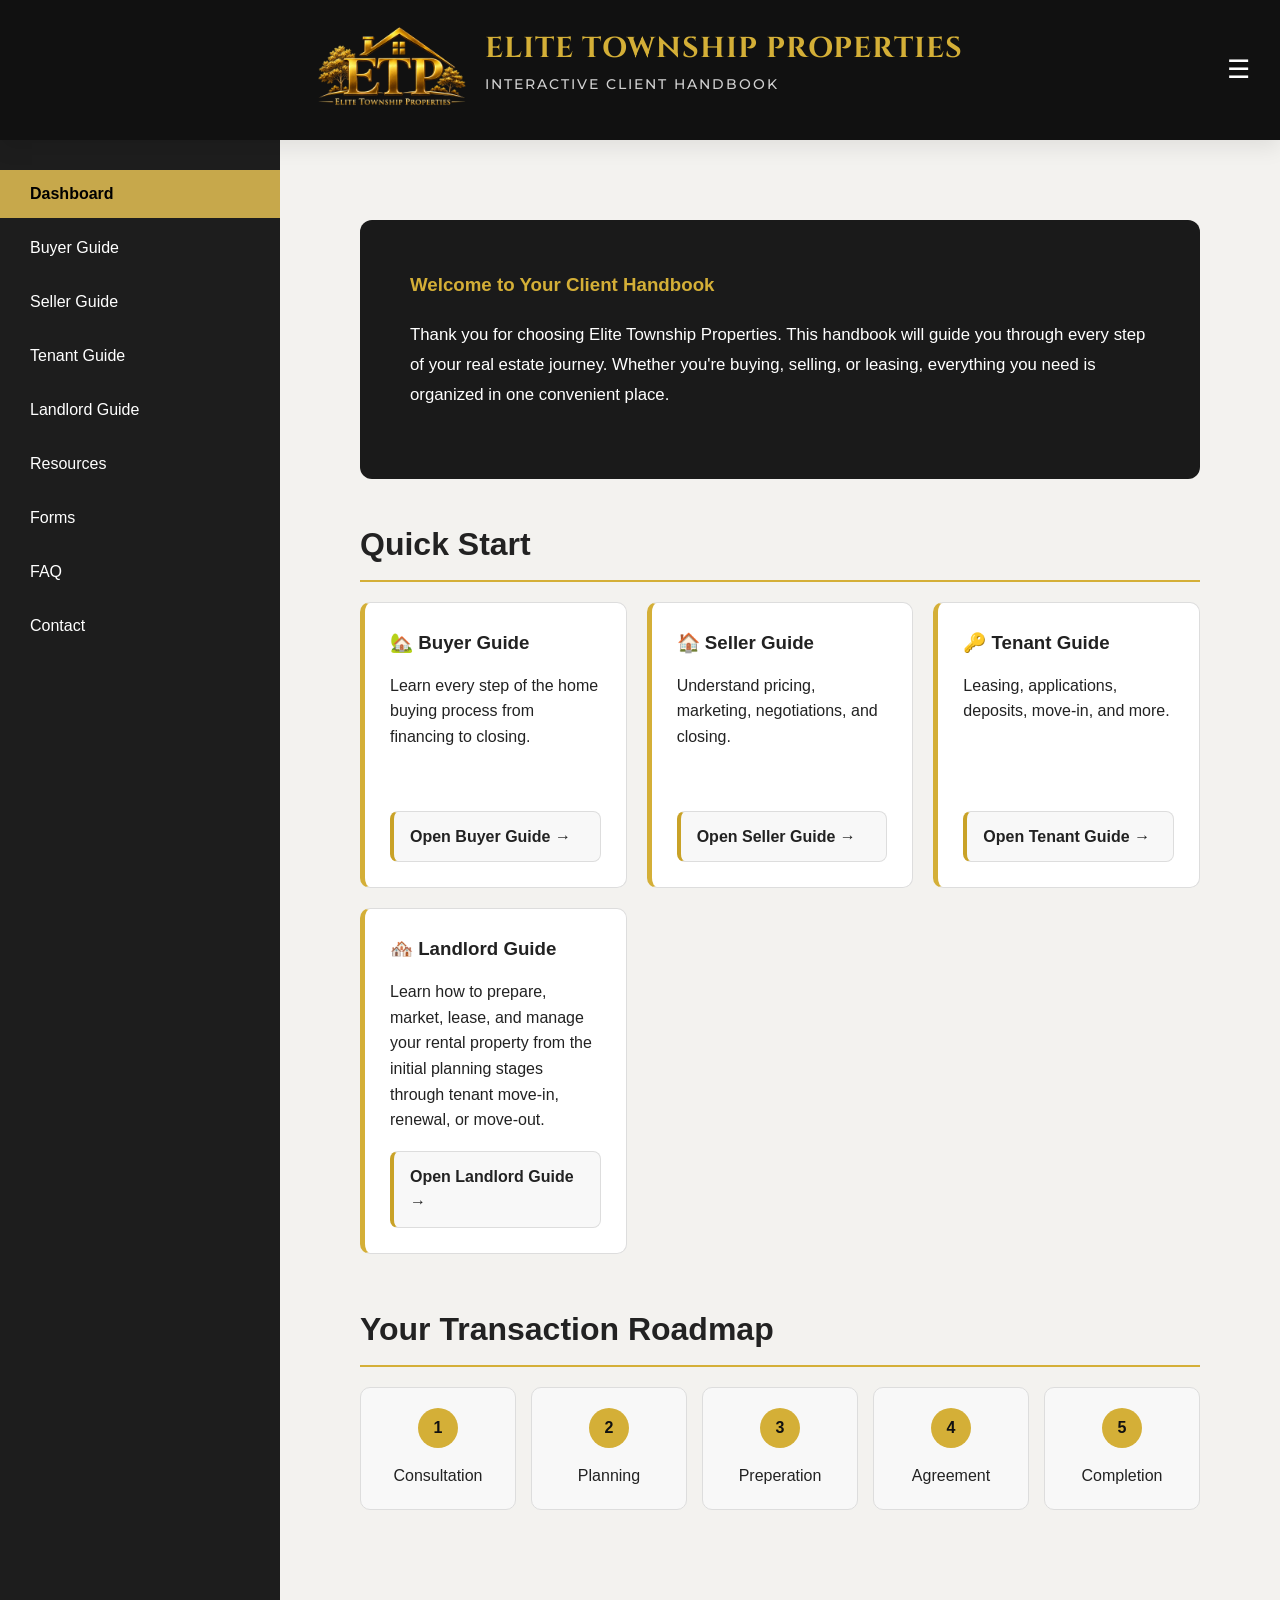
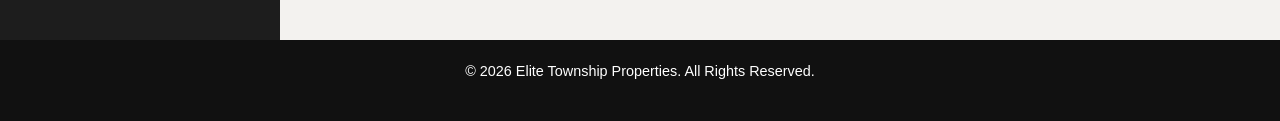
==== index.html @ 648a7519 "Update index.html" ====
<!DOCTYPE html>
<html lang="en">

<head>
    <meta charset="UTF-8">
    <meta name="viewport" content="width=device-width, initial-scale=1.0">
    <meta name="description" content="Elite Township Properties Interactive Client Handbook">
    <meta name="author" content="Elite Township Properties">
   
    <title>Elite Township Properties | Client Handbook</title>
    <link rel="preconnect" href="https://fonts.googleapis.com">
    <link rel="preconnect" href="https://fonts.gstatic.com" crossorigin>
    <link href="https://fonts.googleapis.com/css2?family=Cinzel:wght@500;600;700&family=Montserrat:wght@400;500;600&display=swap" rel="stylesheet">
    <link rel="stylesheet" href="CSS/style.css">
    <link rel="stylesheet" href="CSS/dashboard.css">
    <link rel="stylesheet" href="CSS/components.css">
    <link rel="stylesheet" href="CSS/print.css" media="print">
    <link rel="icon" type="image/png" href="Images/favicon.png">
    <script defer src="JS/config.js"></script>
    <script type="module" src="JS/component-loader.js"></script>
    <script defer src="JS/router.js"></script>
    <script defer src="JS/app.js"></script>
</head>

<body>

    <!-- Skip Navigation -->
    <a class="skip-link" href="#main-content">Skip to Content</a>

    <div id="app">

        <!-- =====================================
             HEADER
        ====================================== -->

        <header class="app-header">

            <div class="brand">

                <img
                    src="Images/ETP Trees.png"
                    alt="Elite Township Properties Logo"
                    class="logo">

                <div class="brand-text">
                    <h1>Elite Township Properties</h1>
                    <p>Interactive Client Handbook</p>
                </div>

            </div>

            <div class="header-right">

                <button
                    id="menuToggle"
                    class="menu-button"
                    aria-label="Toggle Navigation">

                    ☰

                </button>

            </div>

        </header>

        <!-- =====================================
             APPLICATION BODY
        ====================================== -->

        <div class="app-body">

            <!-- Sidebar -->

            <aside
                id="sidebar"
                class="sidebar">

                <nav aria-label="Primary Navigation">

                    <ul>

                        <li>
                            <button class="nav-link active" data-page="dashboard">
                                Dashboard
                            </button>
                        </li>

                        <li>
                            <button class="nav-link" data-page="buyer">
                                Buyer Guide
                            </button>
                        </li>

                        <li>
                            <button class="nav-link" data-page="seller">
                                Seller Guide
                            </button>
                        </li>

                        <li>
                            <button class="nav-link" data-page="tenant">
                                Tenant Guide
                            </button>
                        </li>
                        
                        <li>
                            <button class="nav-link" data-page="landlord">
                             Landlord Guide
                              </button>
                        </li>

                        <li>
                            <button class="nav-link" data-page="resources">
                                Resources
                            </button>
                        </li>

                        <li>
                            <button class="nav-link" data-page="forms">
                                Forms
                            </button>
                        </li>

                        <li>
                            <button class="nav-link" data-page="faq">
                                FAQ
                            </button>
                        </li>

                        <li>
                            <button class="nav-link" data-page="contact">
                                Contact
                            </button>
                        </li>

                    </ul>

                </nav>

            </aside>

            <!-- Main Content -->

            <main id="main-content">

                <div id="page-container">

                    <div class="loading-screen">

                        <h2>Loading Client Handbook...</h2>

                        <p>
                            Please wait while your handbook loads.
                        </p>

                    </div>

                </div>

            </main>

        </div>

        <!-- =====================================
             FOOTER
        ====================================== -->

        <footer class="app-footer">

            <p>
                © 2026 Elite Township Properties. All Rights Reserved.
            </p>

        </footer>

    </div>

</body>

</html>
---- CSS/style.css ----
/* ==========================================================
   Elite Township Properties
   Interactive Client Handbook v3.0
   Sprint 1.2 - Executive Styling
========================================================== */

/* ===========================
   CSS Variables
=========================== */

:root{

    --primary:#111111;
    --secondary:#1d1d1d;
    --accent:#c7a84b;
    --accent-hover:#d8b95b;

    --background:#f3f2ef;
    --surface:#ffffff;

    --text:#222222;
    --text-light:#666666;

    --border:#e4e4e4;

    --header-height:140px;
    --sidebar-width:280px;

    --radius:12px;

    --shadow:
        0 8px 20px rgba(0,0,0,.08);

    --transition:.25s ease;

    --font:
        "Segoe UI",
        Roboto,
        Arial,
        sans-serif;

}

/* ===========================
   Reset
=========================== */

*{

    margin:0;
    padding:0;
    box-sizing:border-box;

}

html{

    scroll-behavior:smooth;

}

body{

    font-family:var(--font);

    background:var(--background);

    color:var(--text);

    line-height:1.6;

}

/* ===========================
   Links
=========================== */

a{

    color:inherit;
    text-decoration:none;

}

/* ===========================
   Skip Link
=========================== */

.skip-link{

    position:absolute;

    left:-9999px;

}

.skip-link:focus{

    left:20px;
    top:20px;

    background:white;

    padding:10px 18px;

    border-radius:8px;

    z-index:5000;

}

/* ===========================
   Layout
=========================== */

#app{

    min-height:100vh;

    display:flex;

    flex-direction:column;

}

/* ===========================
   Header
=========================== */

.app-header{

    height:var(--header-height);

    background:var(--primary);

    color:white;

    display:flex;

    justify-content:center;

    align-items:center;

    padding:0 30px;

    box-shadow:var(--shadow);

    z-index:100;

    position:relative;

}

.brand{

    display:flex;

    align-items:center;

    gap:18px;

}

.header-right{

    position:absolute;

    right:30px;

}

.logo{

    width:150px;

    height:150px;

    object-fit:contain;

}

.brand h1{

    font-family:"Cinzel", serif;

    font-size:1.8rem;

    font-weight:700;

    letter-spacing:1px;

    color:#d4af37;

    text-transform:uppercase;

}
.brand p{

    font-family:"Montserrat", sans-serif;

    color:#d0d0d0;

    font-size:.9rem;

    font-weight:500;

    letter-spacing:2px;

    text-transform:uppercase;

}

.menu-button{

    background:none;

    border:none;

    color:white;

    font-size:1.6rem;

    cursor:pointer;

}

/* ===========================
   Body
=========================== */

.app-body{

    flex:1;

    display:flex;

}

/* ===========================
   Sidebar
=========================== */

.sidebar{

    width:var(--sidebar-width);

    background:var(--secondary);

    color:white;

    padding:30px 0;

    overflow-y:auto;

}

.sidebar ul{

    list-style:none;

}

.sidebar li{

    margin-bottom:6px;

}

.nav-link{

    width:100%;

    background:none;

    border:none;

    color:white;

    text-align:left;

    padding:15px 30px;

    font-size:1rem;

    cursor:pointer;

    transition:var(--transition);

}

.nav-link:hover{

    background:#2d2d2d;

}

.nav-link.active{

    background:var(--accent);

    color:black;

    font-weight:700;

}

/* ===========================
   Main
=========================== */

main{

    flex:1;

    padding:40px;

    overflow-y:auto;

}

.content-page{

    display:none;

}

.content-page.active-page{

    display:block;

}

/* ===========================
   Typography
=========================== */

h2{

    font-size:2rem;

    margin-bottom:20px;

}

h3{

    margin-bottom:10px;

}

p{

    margin-bottom:18px;

}

/* ===========================
   Dashboard Grid
=========================== */

.dashboard-grid{

    display:grid;

    grid-template-columns:

        repeat(auto-fit,minmax(260px,1fr));

    gap:25px;

    margin-top:40px;

}

/* ===========================
   Cards
=========================== */

.card{

    background:white;

    border-radius:var(--radius);

    padding:30px;

    box-shadow:var(--shadow);

    transition:var(--transition);

    border:1px solid var(--border);

}

.card:hover{

    transform:translateY(-5px);

    border-color:var(--accent);

}

.card h3{

    color:var(--primary);

}

.card p{

    color:var(--text-light);

}

/* ===========================
   Footer
=========================== */

.app-footer{

    background:var(--primary);

    color:white;

    text-align:center;

    padding:20px;

    font-size:.9rem;

}

/* ===========================
   Scrollbar
=========================== */

::-webkit-scrollbar{

    width:10px;

}

::-webkit-scrollbar-track{

    background:#efefef;

}

::-webkit-scrollbar-thumb{

    background:#888;

    border-radius:20px;

}

::-webkit-scrollbar-thumb:hover{

    background:#666;

}

/* ===========================
   Responsive
=========================== */

@media(max-width:900px){

    .sidebar{

        width:220px;

    }

    main{

        padding:25px;

    }

}

@media(max-width:768px){

    .app-body{

        flex-direction:column;

    }

    .sidebar{

        width:100%;

        padding:0;

    }

    .sidebar ul{

        display:flex;

        overflow-x:auto;

    }

    .sidebar li{

        flex:1;

        margin:0;

    }

    .nav-link{

        text-align:center;

        padding:16px;

        white-space:nowrap;

    }

    main{

        padding:20px;

    }

    .dashboard-grid{

        grid-template-columns:1fr;

    }

}
/* ==========================================
   Collapsible Sidebar
========================================== */

.sidebar{

    width:var(--sidebar-width);

    background:var(--secondary);

    color:white;

    padding:30px 0;

    overflow-y:auto;

    transition:var(--transition);

}

.sidebar.sidebar-open{

    display:none;

}

@media(max-width:900px){

    .sidebar{

        width:220px;

    }

}

@media(max-width:768px){

    .app-body{

        flex-direction:column;

    }

    .sidebar{

        display:none;

        width:100%;

        padding:0;

    }

    .sidebar.sidebar-open{

        display:block;

    }

    .sidebar ul{

        display:flex;

        overflow-x:auto;

    }

    .sidebar li{

        flex:1;

        margin:0;

    }

    .nav-link{

        text-align:center;

        padding:16px;

        white-space:nowrap;

    }

}
/* ==========================================
   Desktop Sidebar Toggle
========================================== */

@media (min-width:769px){

    .sidebar.sidebar-open{

        display:none;

    }

}
/* =====================================================
   BUYER GUIDE STYLES
===================================================== */

.guide{

    max-width:1000px;

    margin:0 auto;

    padding:40px;

}

.guide-header{

    background:#1f1f1f;

    color:#ffffff;

    padding:45px 40px;

    border-radius:12px;

    margin-bottom:40px;

    border-left:5px solid #c9a227;

    box-shadow:0 6px 18px rgba(0,0,0,.10);

}

.guide-header h1{

    color:#d4af37;

    margin-bottom:16px;

    font-size:2.6rem;

    line-height:1.2;

}

.guide-header p{

    line-height:1.8;

    margin-bottom:20px;

}

.guide-section{

    margin-bottom:50px;

}

.guide-section h2{

    color:#1f1f1f;

    border-bottom:2px solid #d4af37;

    padding-bottom:12px;

    margin-top:0;

    margin-bottom:22px;

    font-size:1.6rem;

}

.guide-section h3{

    margin-top:25px; li

    margin-bottom:10px;

}

.guide-section p{

    line-height:1.8;

    margin-bottom:18px;

}

.guide-section ul,
.guide-section ol{

    padding-left:30px;

    line-height:1.8;

}
/* =====================================================
   BUYER GUIDE TABLES
===================================================== */

.contact-table{

    width:100%;

    border-collapse:collapse;

    margin-top:20px;

    margin-bottom:30px;

}

.contact-table th{

    background:#d4af37;

    color:#111;

    text-align:left;

    padding:14px;

    border:1px solid #c9c9c9;

}

.contact-table td{

    padding:14px;

    border:1px solid #dddddd;

    vertical-align:top;

}

.contact-table tr:nth-child(even){

    background:#f8f8f8;

}

.contact-table tr:hover{

    background:#f2f2f2;

}
/* =====================================================
   GUIDE TIP BOXES
===================================================== */

.guide-tip{

    margin-top:25px;

    padding:22px;

    background:#fffdf7;

    border:1px solid #eadfb8;

    border-left:5px solid #c9a227;

    border-radius:10px;

    line-height:1.7;

    box-shadow:0 3px 10px rgba(0,0,0,.04);

}

.guide-tip strong{

    display:block;

    margin-bottom:8px;

    color:#7a5b00;

    font-size:1.05rem;

}
/* =====================================================
   GUIDE CONTENT CARDS
===================================================== */

.guide-section{

    background:#ffffff;

    padding:32px;

    margin-bottom:35px;

    border:1px solid #e5e5e5;

    border-left:4px solid #c9a227;

    border-radius:12px;

    box-shadow:0 4px 14px rgba(0,0,0,.06);

    position:relative;

    overflow:hidden;

}



.guide-section:last-child{

    margin-bottom:0;

}
.guide-section ul,
.guide-section ol{

    padding-left:24px;

    margin-top:15px;

    margin-bottom:20px;

}

.guide-section ul li,
.guide-section ol li{

    margin-bottom:12px;

    line-height:1.6;

}

.guide-section p:last-child{

    margin-bottom:0;

}
/* =====================================================
   RESPONSIVE BUYER GUIDE
===================================================== */

@media (max-width: 768px){

    .guide{

        padding:20px;

    }

    .guide-header{

        padding:25px;

    }

    .guide-header h1{

        font-size:2rem;

    }

    .guide-section{

        padding:20px;

    }

    .contact-table{

        display:block;

        overflow-x:auto;

        white-space:nowrap;

    }

}

@media print{

    .guide{

        max-width:100%;

        padding:0;

    }

    .guide-header{

        background:#ffffff;

        color:#000000;

        border:2px solid #d4af37;

    }

    .guide-header h1{

        color:#000000;

    }

    .guide-section{

    box-shadow:none;

    border:1px solid #cccccc;

    break-inside:avoid;

    page-break-inside:avoid;

    page-break-before:auto;

    page-break-after:auto;
    
}

    .guide-tip{

    background:#ffffff;

    border-left:4px solid #000000;

    break-inside:avoid;

    page-break-inside:avoid;

}
.contact-table{

    break-inside:avoid;

    page-break-inside:avoid;

}

.guide-section h2,
.guide-section h3{

    page-break-after:avoid;

}

}
/* Remove bullets from Buyer Guide TOC subitems */

.guide-section ul{
    list-style-type:disc;
}
/* ==========================================
   Buyer Guide Table of Contents
========================================== */

.toc-section ul{

    list-style:none;

    padding-left:0;

}

.toc-section li{

    margin-bottom:10px;

}

.toc-section li a{

    display:block;

    background:#f8f8f8;

    border:1px solid #dddddd;

    border-left:4px solid #d4af37;

    border-radius:8px;

    padding:12px 16px;

    transition:.2s ease;

}

.toc-section li a:hover{

    background:#ffffff;

    border-color:#d4af37;

    transform:translateX(4px);

    box-shadow:0 4px 10px rgba(0,0,0,.08);

}
/* ==========================================
   FAQ Directory Buttons
   Matches Guide Table of Contents Styling
========================================== */

.faq-directory-button {
    display: block;
    width: 100%;
    text-align: left;

    background: #f8f8f8 !important;
    color: inherit;

    border: 1px solid #dddddd !important;
    border-left: 4px solid #c9a227 !important;

    border-radius: 8px;

    padding: 12px 16px;

    font: inherit;
    font-weight: 600;

    cursor: pointer;
    transition: 0.2s ease;
}

.faq-directory-button:hover {
    background: #ffffff !important;

    border: 1px solid #c9a227 !important;
    border-left: 4px solid #c9a227 !important;

    transform: translateX(4px);

    box-shadow: 0 4px 10px rgba(0, 0, 0, .08);
}
/* ==========================================
   Dashboard Guide Buttons
   Matches FAQ and TOC Styling
========================================== */

.dashboard-button {
    display: block;
    width: 100%;

    text-align: left;

    background: #f8f8f8 !important;
    color: inherit;

    border: 1px solid #dddddd !important;
    border-left: 4px solid #c9a227 !important;

    border-radius: 8px;

    padding: 12px 16px;

    font: inherit;
    font-weight: 600;

    cursor: pointer;

    transition: 0.2s ease;
}

.dashboard-button:hover {
    background: #ffffff !important;

    border: 1px solid #c9a227 !important;
    border-left: 4px solid #c9a227 !important;

    transform: translateX(4px);

    box-shadow: 0 4px 10px rgba(0, 0, 0, .08);
}
/* ==========================================
   Contact Page
========================================== */

.contact-methods{

    display:grid;

    grid-template-columns:repeat(auto-fit, minmax(220px, 1fr));

    gap:15px;

    margin-top:25px;

}

.contact-box{

    background:#f8f8f8;

    border:1px solid #dddddd;

    border-left:4px solid #c9a227;

    border-radius:8px;

    padding:18px;

    transition:.2s ease;

}

.contact-box:hover{

    background:#ffffff;

    border-color:#c9a227;

    transform:translateX(4px);

    box-shadow:0 4px 10px rgba(0,0,0,.08);

}

.contact-box h3{

    margin-top:0;

    margin-bottom:8px;

}

.contact-box a{

    font-weight:600;

}
.contact-next-buttons{

    display:grid;

    grid-template-columns:repeat(auto-fit, minmax(220px, 1fr));

    gap:15px;

    margin-top:25px;

}

.contact-next-buttons .contact-box{

    margin:0;

}
/* =====================================================
   MAIN GUIDE STEPS
===================================================== */

.step-section{

    border-left-width:6px;

    box-shadow:0 5px 16px rgba(0,0,0,.07);

}

.step-section h2{

    font-size:1.8rem;

    color:#1f1f1f;

}
/* =====================================================
   GUIDE INTRODUCTION SECTIONS
===================================================== */

.intro-section{

    background:#fafafa;

    border-left:4px solid #d4af37;

}

.intro-section h2{

    font-size:1.7rem;

}

.intro-section ul,
.intro-section ol{

    margin-bottom:0;

}
/* =====================================================
   GUIDE JOURNEY ROADMAP
===================================================== */

.journey-roadmap{

    display:grid;

    gap:12px;

    margin-top:20px;

}

.journey-step{

    display:flex;

    align-items:center;

    gap:15px;

    padding:14px 16px;

    background:#ffffff;

    border:1px solid #e5e5e5;

    border-left:4px solid #c9a227;

    border-radius:8px;

    font-weight:600;

    box-shadow:0 2px 6px rgba(0,0,0,.04);

}

.journey-step span{

    display:flex;

    align-items:center;

    justify-content:center;

    width:32px;

    height:32px;

    flex-shrink:0;

    background:#1f1f1f;

    color:#d4af37;

    border-radius:50%;

    font-weight:700;

}
/* =====================================================
   WHAT YOU'LL LEARN
===================================================== */

.learn-list{

    display:grid;

    gap:12px;

    margin-top:20px;

}

.learn-item{

    display:flex;

    align-items:center;

    gap:15px;

    padding:14px 16px;

    background:#ffffff;

    border:1px solid #e5e5e5;

    border-left:4px solid #c9a227;

    border-radius:8px;

    box-shadow:0 2px 6px rgba(0,0,0,.04);

}

.learn-item span{

    display:flex;

    align-items:center;

    justify-content:center;

    width:28px;

    height:28px;

    flex-shrink:0;

    background:#1f1f1f;

    color:#d4af37;

    border-radius:50%;

    font-weight:700;

}
/* =====================================================
   STEP CONTENT LISTS
===================================================== */

.step-list{

    display:grid;

    gap:10px;

    margin-top:18px;

    margin-bottom:20px;

}

.step-list-item{

    display:flex;

    align-items:center;

    gap:14px;

    padding:13px 16px;

    background:#ffffff;

    border:1px solid #e5e5e5;

    border-left:4px solid #c9a227;

    border-radius:8px;

}

.step-list-item span{

    display:flex;

    align-items:center;

    justify-content:center;

    width:26px;

    height:26px;

    flex-shrink:0;

    background:#1f1f1f;

    color:#d4af37;

    border-radius:50%;

    font-weight:700;

}
/* ==========================================
   MOBILE HEADER
========================================== */

@media (max-width:768px){

    .app-header{

        height:120px;

        padding:0 15px;

    }

    .brand{

        gap:10px;

        width:100%;

        justify-content:center;

    }

    .logo{

        width:85px;

        height:85px;

        flex-shrink:0;

    }

    .brand-text{

        min-width:0;

    }

    .brand h1{

        font-size:1.05rem;

        letter-spacing:.5px;

        line-height:1.2;

    }

    .brand p{

        font-size:.62rem;

        letter-spacing:1px;

        line-height:1.3;

        margin:4px 0 0;

    }

    .header-right{

        right:10px;

    }

}
---- CSS/dashboard.css ----
.dashboard{

    max-width:1100px;

    margin:auto;

    padding:40px;

}

.dashboard-hero{

    background:#1a1a1a;

    color:#fff;

    padding:50px;

    border-radius:12px;

    margin-bottom:40px;

}

.dashboard-hero h1{

    color:#d4af37;

    margin-bottom:20px;

}

.dashboard-hero p{

    line-height:1.8;

    font-size:1.05rem;

}

.dashboard-section{

    margin-bottom:50px;

}

.dashboard-section h2{

    margin-bottom:20px;

    border-bottom:2px solid #d4af37;

    padding-bottom:10px;

}

.quick-start-grid{

    display:grid;

    grid-template-columns:repeat(auto-fit,minmax(250px,1fr));

    gap:20px;

}

.dashboard-card{

    background:#fff;

    border:1px solid #ddd;

    border-left:5px solid #d4af37;

    border-radius:10px;

    padding:25px;

    transition:.25s;

}

.dashboard-card:hover{

    transform:translateY(-4px);

    box-shadow:0 10px 20px rgba(0,0,0,.1);

}

.dashboard-card h3{

    margin-bottom:15px;

}
.dashboard-card p{

    min-height:120px;

}

.roadmap{

    display:flex;

    flex-wrap:wrap;

    gap:15px;

}

.roadmap-step{

    flex:1;

    min-width:150px;

    background:#f8f8f8;

    border-radius:10px;

    padding:20px;

    text-align:center;

    border:1px solid #ddd;

}

.roadmap-step span{

    display:block;

    width:40px;

    height:40px;

    margin:0 auto 15px;

    background:#d4af37;

    color:#111;

    border-radius:50%;

    line-height:40px;

    font-weight:bold;

}

.resource-list{

    list-style:none;

    padding:0;

}

.resource-list li{

    padding:12px 0;

    border-bottom:1px solid #eee;

}

.contact-section{

    background:#f7f7f7;

    padding:30px;

    border-radius:10px;

}
---- CSS/components.css ----
/* ==========================================================
   Components
========================================================== */

.hero-banner{

    background:linear-gradient(135deg,#111,#1e1e1e);

    color:#fff;

    padding:80px 40px;

    border-radius:14px;

    text-align:center;

    margin-bottom:30px;

    box-shadow:0 12px 30px rgba(0,0,0,.18);

}

.hero-banner h1{

    font-size:2.8rem;

    margin-bottom:10px;

}

.hero-tagline{

    font-size:1.2rem;

    color:#d4af37;

    margin-bottom:10px;

}

.hero-subtitle{

    opacity:.85;

    font-size:1rem;

}
.faq-directory-button {
    display: inline-block;
    padding: 12px 20px;
    background-color: #c9a94e;
    color: #1f1f1f;
    border: none;
    border-radius: 6px;
    font-size: 1rem;
    font-weight: 600;
    cursor: pointer;
    transition: 0.2s ease;
}

.faq-directory-button:hover {
    opacity: 0.85;
}
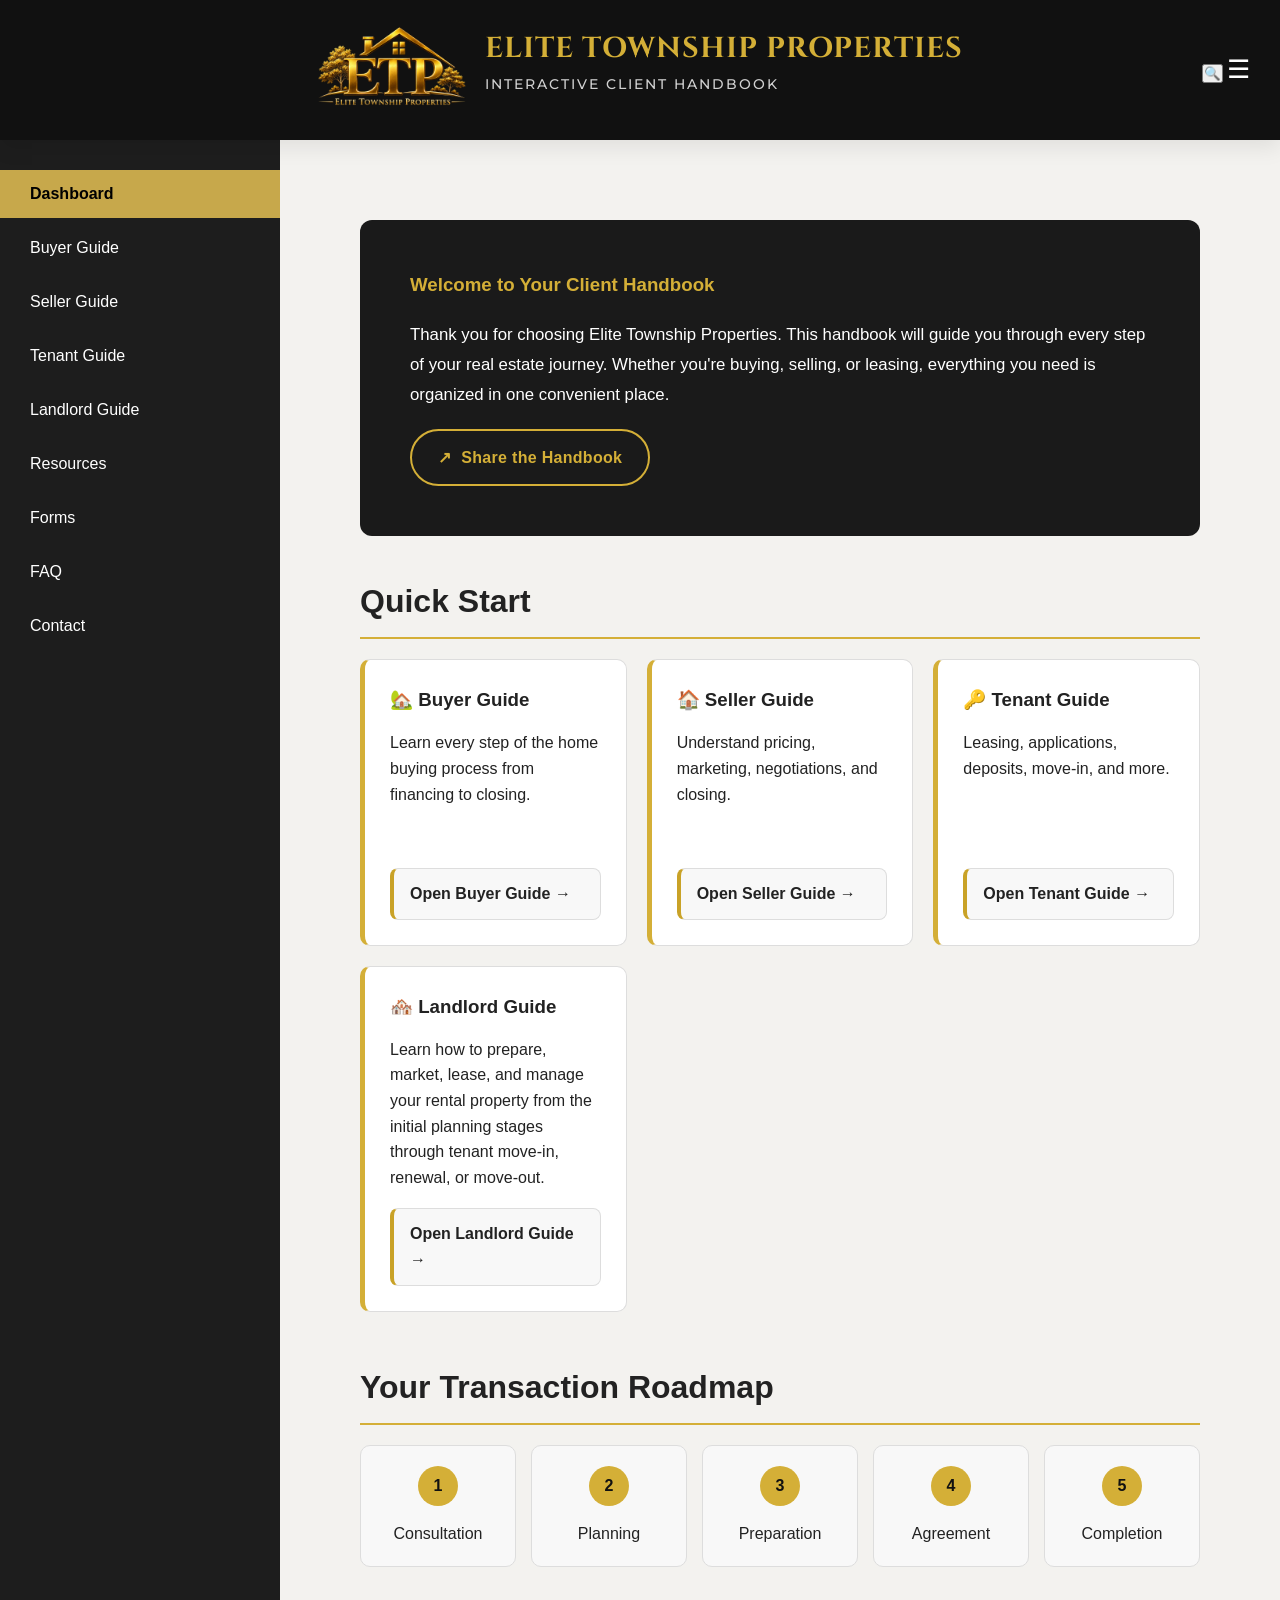
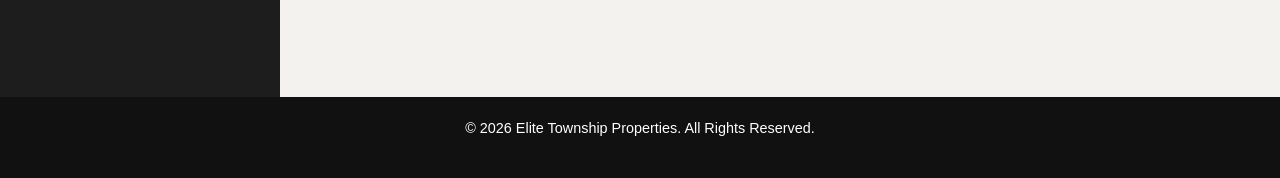
==== commit aadeddcf: "Update index.html" ====
--- a/index.html
+++ b/index.html
@@ -3,6 +3,7 @@
 
 <head>
     <meta charset="UTF-8">
+    <meta name="darkreader-lock">
     <meta name="viewport" content="width=device-width, initial-scale=1.0">
     <meta name="description" content="Elite Township Properties Interactive Client Handbook">
     <meta name="author" content="Elite Township Properties">
@@ -49,19 +50,27 @@
 
             </div>
 
-            <div class="header-right">
+           <div class="header-right">
 
-                <button
-                    id="menuToggle"
-                    class="menu-button"
-                    aria-label="Toggle Navigation">
+    <button
+        id="searchToggle"
+        class="search-button"
+        aria-label="Search Handbook">
 
-                    ☰
+        🔍
 
-                </button>
+    </button>
 
-            </div>
+    <button
+        id="menuToggle"
+        class="menu-button"
+        aria-label="Toggle Navigation">
 
+        ☰
+
+    </button>
+
+</div>
         </header>
 
         <!-- =====================================
--- a/CSS/dashboard.css
+++ b/CSS/dashboard.css
@@ -173,4 +173,87 @@
 
     border-radius:10px;
 
-}+}
+
+/* ==========================================
+   Share Handbook Button
+========================================== */
+
+.share-handbook{
+
+    display:inline-flex;
+
+    align-items:center;
+
+    justify-content:center;
+
+    gap:10px;
+
+    background:transparent;
+
+    color:#d4af37;
+
+    border:2px solid #d4af37;
+
+    border-radius:30px;
+
+    padding:14px 26px;
+
+    font:inherit;
+
+    font-weight:700;
+
+    font-size:1rem;
+
+    letter-spacing:.3px;
+
+    cursor:pointer;
+
+    transition:
+        background .25s ease,
+        color .25s ease,
+        transform .25s ease,
+        box-shadow .25s ease;
+
+}
+
+.share-handbook:hover{
+
+    background:#d4af37;
+
+    color:#1a1a1a;
+
+    transform:translateY(-2px);
+
+    box-shadow:0 8px 18px rgba(212,175,55,.25);
+
+}
+
+.share-handbook:active{
+
+    transform:translateY(0);
+
+}
+
+.share-handbook:focus-visible{
+
+    outline:3px solid rgba(212,175,55,.45);
+
+    outline-offset:3px;
+
+}
+
+
+/* Mobile */
+
+@media (max-width:768px){
+
+    .share-handbook{
+
+        width:100%;
+
+        margin-top:5px;
+
+    }
+
+}
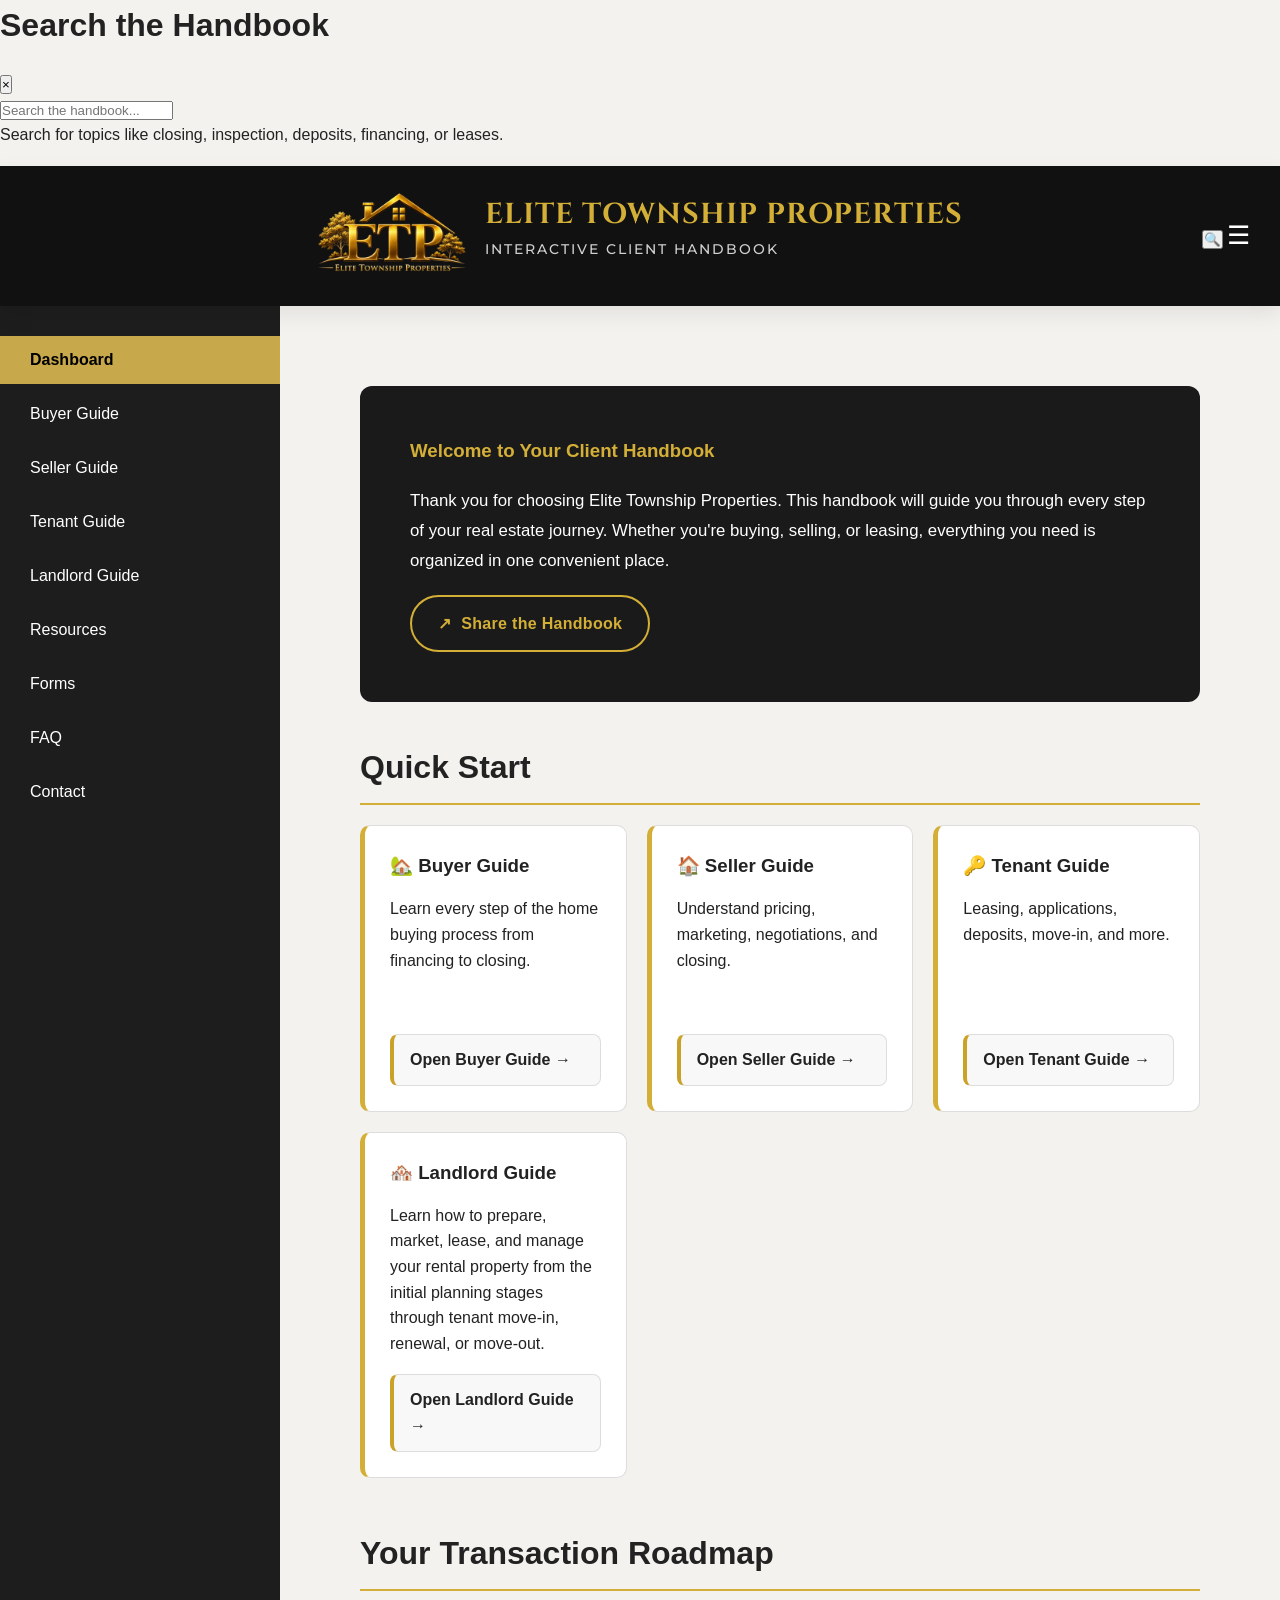
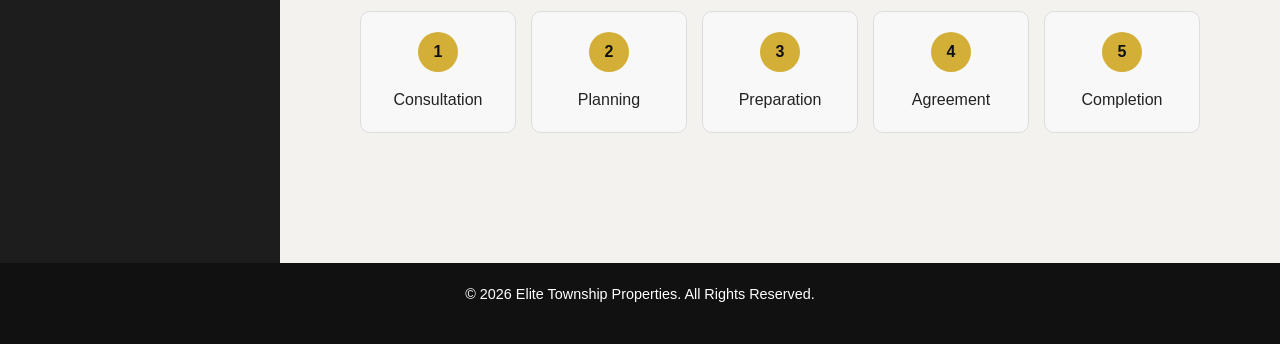
==== commit 2918ae32: "Update index.html" ====
--- a/index.html
+++ b/index.html
@@ -24,6 +24,49 @@
 </head>
 
 <body>
+    <!-- =====================================
+     HANDBOOK SEARCH
+===================================== -->
+
+<div id="searchOverlay" class="search-overlay">
+
+    <div class="search-panel">
+
+        <div class="search-header">
+
+            <h2>Search the Handbook</h2>
+
+            <button
+                id="searchClose"
+                class="search-close"
+                aria-label="Close Search">
+
+                ×
+
+            </button>
+
+        </div>
+
+        <input
+            type="search"
+            id="searchInput"
+            class="search-input"
+            placeholder="Search the handbook..."
+            autocomplete="off">
+
+        <div
+            id="searchResults"
+            class="search-results">
+
+            <p class="search-placeholder">
+                Search for topics like closing, inspection, deposits, financing, or leases.
+            </p>
+
+        </div>
+
+    </div>
+
+</div>
 
     <!-- Skip Navigation -->
     <a class="skip-link" href="#main-content">Skip to Content</a>
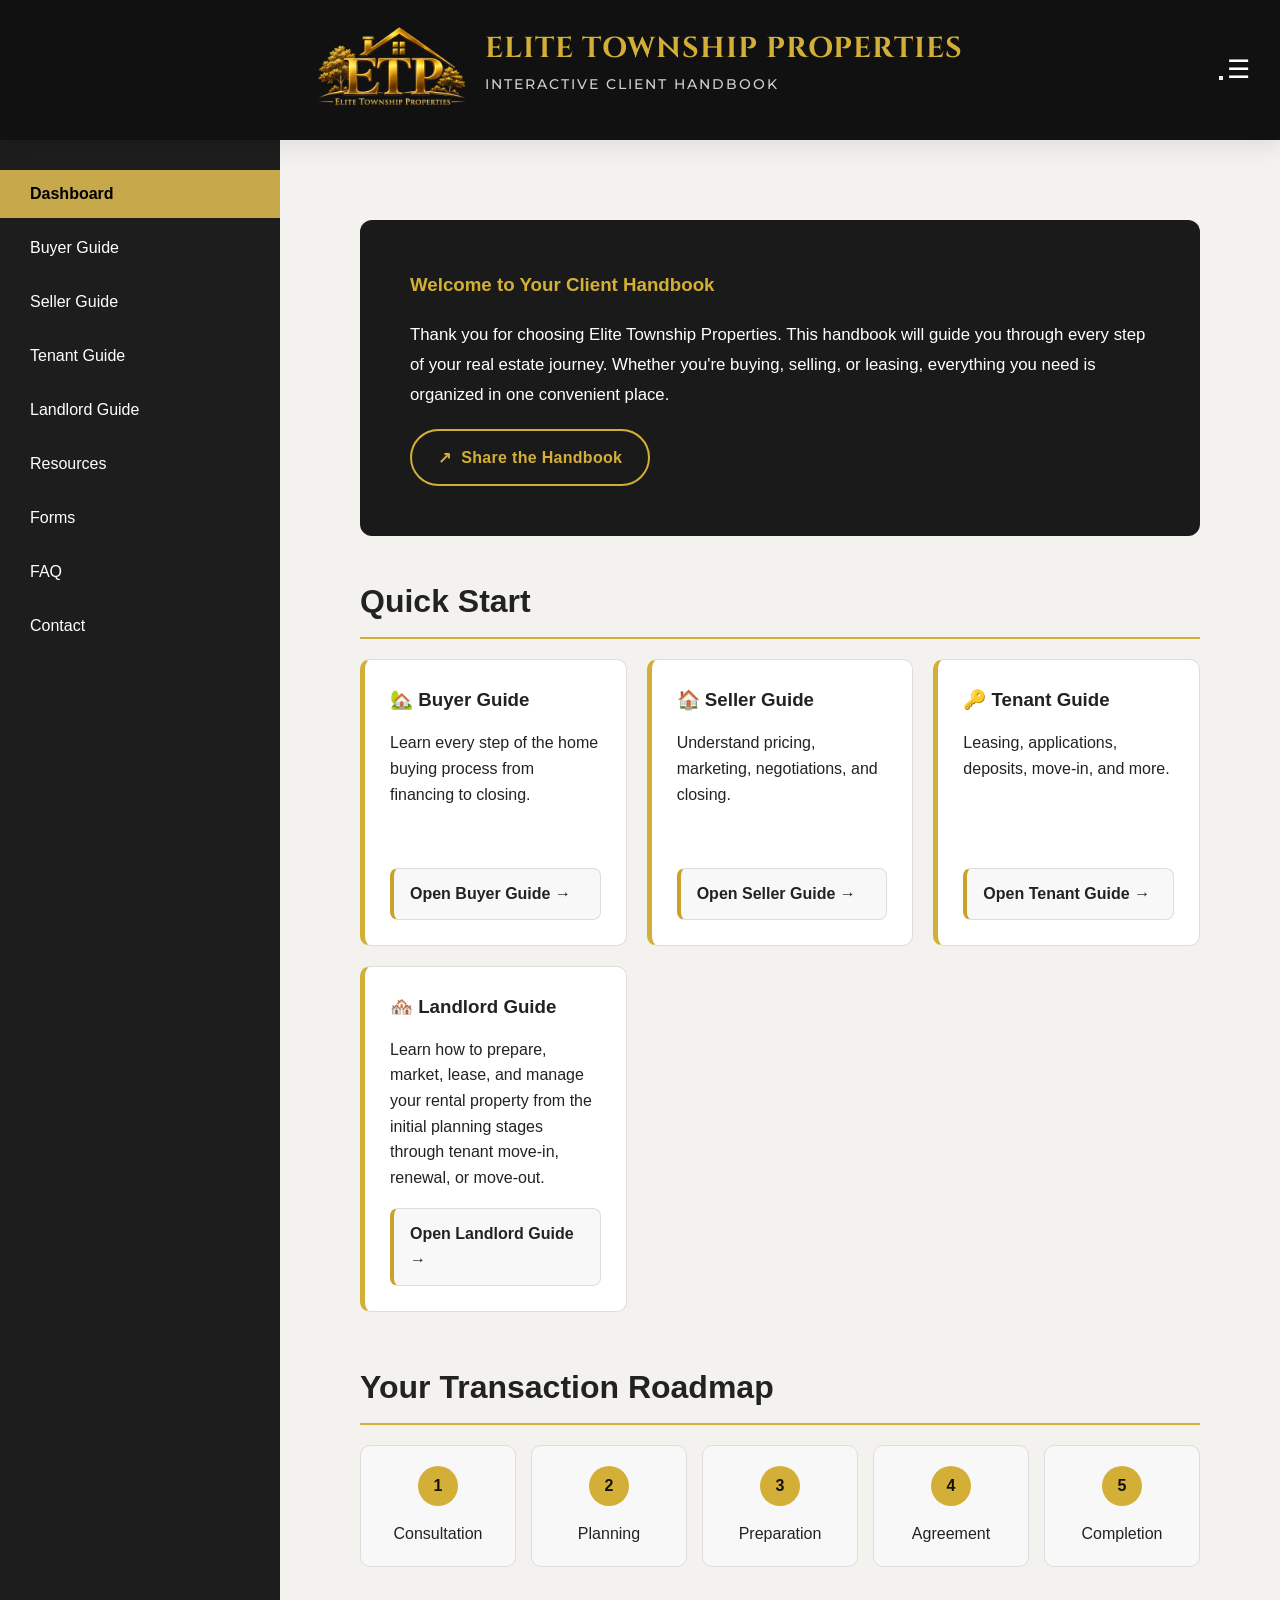
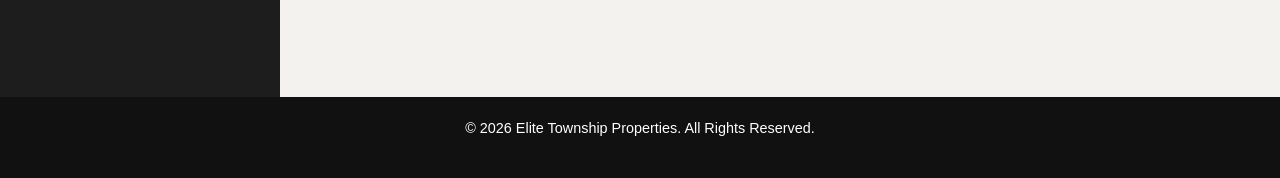
==== commit 75583073: "Update index.html" ====
--- a/index.html
+++ b/index.html
@@ -95,14 +95,14 @@
 
            <div class="header-right">
 
-    <button
-        id="searchToggle"
-        class="search-button"
-        aria-label="Search Handbook">
-
-        🔍
-
-    </button>
+   <button
+    id="searchToggle"
+    class="search-button"
+    aria-label="Search Handbook">
+
+    <span class="search-icon"></span>
+
+</button>
 
     <button
         id="menuToggle"
--- a/CSS/components.css
+++ b/CSS/components.css
@@ -60,4 +60,172 @@
 
 .faq-directory-button:hover {
     opacity: 0.85;
-}+}
+/* ==========================================
+   HANDBOOK SEARCH
+========================================== */
+
+.search-overlay{
+
+    position:fixed;
+
+    inset:0;
+
+    display:none;
+
+    align-items:flex-start;
+
+    justify-content:center;
+
+    padding:100px 20px 20px;
+
+    background:rgba(0,0,0,.65);
+
+    z-index:9999;
+
+}
+
+.search-overlay.search-open{
+
+    display:flex;
+
+}
+
+.search-panel{
+
+    width:100%;
+
+    max-width:700px;
+
+    background:#ffffff;
+
+    border-radius:14px;
+
+    overflow:hidden;
+
+    box-shadow:0 20px 60px rgba(0,0,0,.35);
+
+}
+
+.search-header{
+
+    display:flex;
+
+    align-items:center;
+
+    justify-content:space-between;
+
+    background:#1a1a1a;
+
+    padding:20px 25px;
+
+}
+
+.search-header h2{
+
+    margin:0;
+
+    color:#d4af37;
+
+    font-size:1.3rem;
+
+}
+
+.search-close{
+
+    background:transparent;
+
+    border:none;
+
+    color:#ffffff;
+
+    font-size:2rem;
+
+    line-height:1;
+
+    cursor:pointer;
+
+    transition:.2s ease;
+
+}
+
+.search-close:hover{
+
+    color:#d4af37;
+
+    transform:scale(1.1);
+
+}
+
+.search-input{
+
+    width:100%;
+
+    border:none;
+
+    border-bottom:1px solid #e4e4e4;
+
+    padding:22px 25px;
+
+    font:inherit;
+
+    font-size:1.05rem;
+
+    outline:none;
+
+    box-sizing:border-box;
+
+}
+
+.search-input:focus{
+
+    border-bottom:2px solid #d4af37;
+
+}
+
+.search-results{
+
+    max-height:55vh;
+
+    overflow-y:auto;
+
+    padding:10px 25px 25px;
+
+}
+
+.search-placeholder{
+
+    color:#666666;
+
+    text-align:center;
+
+    padding:30px 10px;
+
+    line-height:1.6;
+
+}
+
+
+/* Mobile */
+
+@media (max-width:768px){
+
+    .search-overlay{
+
+        padding:70px 15px 15px;
+
+    }
+
+    .search-header{
+
+        padding:18px 20px;
+
+    }
+
+    .search-input{
+
+        padding:18px 20px;
+
+    }
+
+}
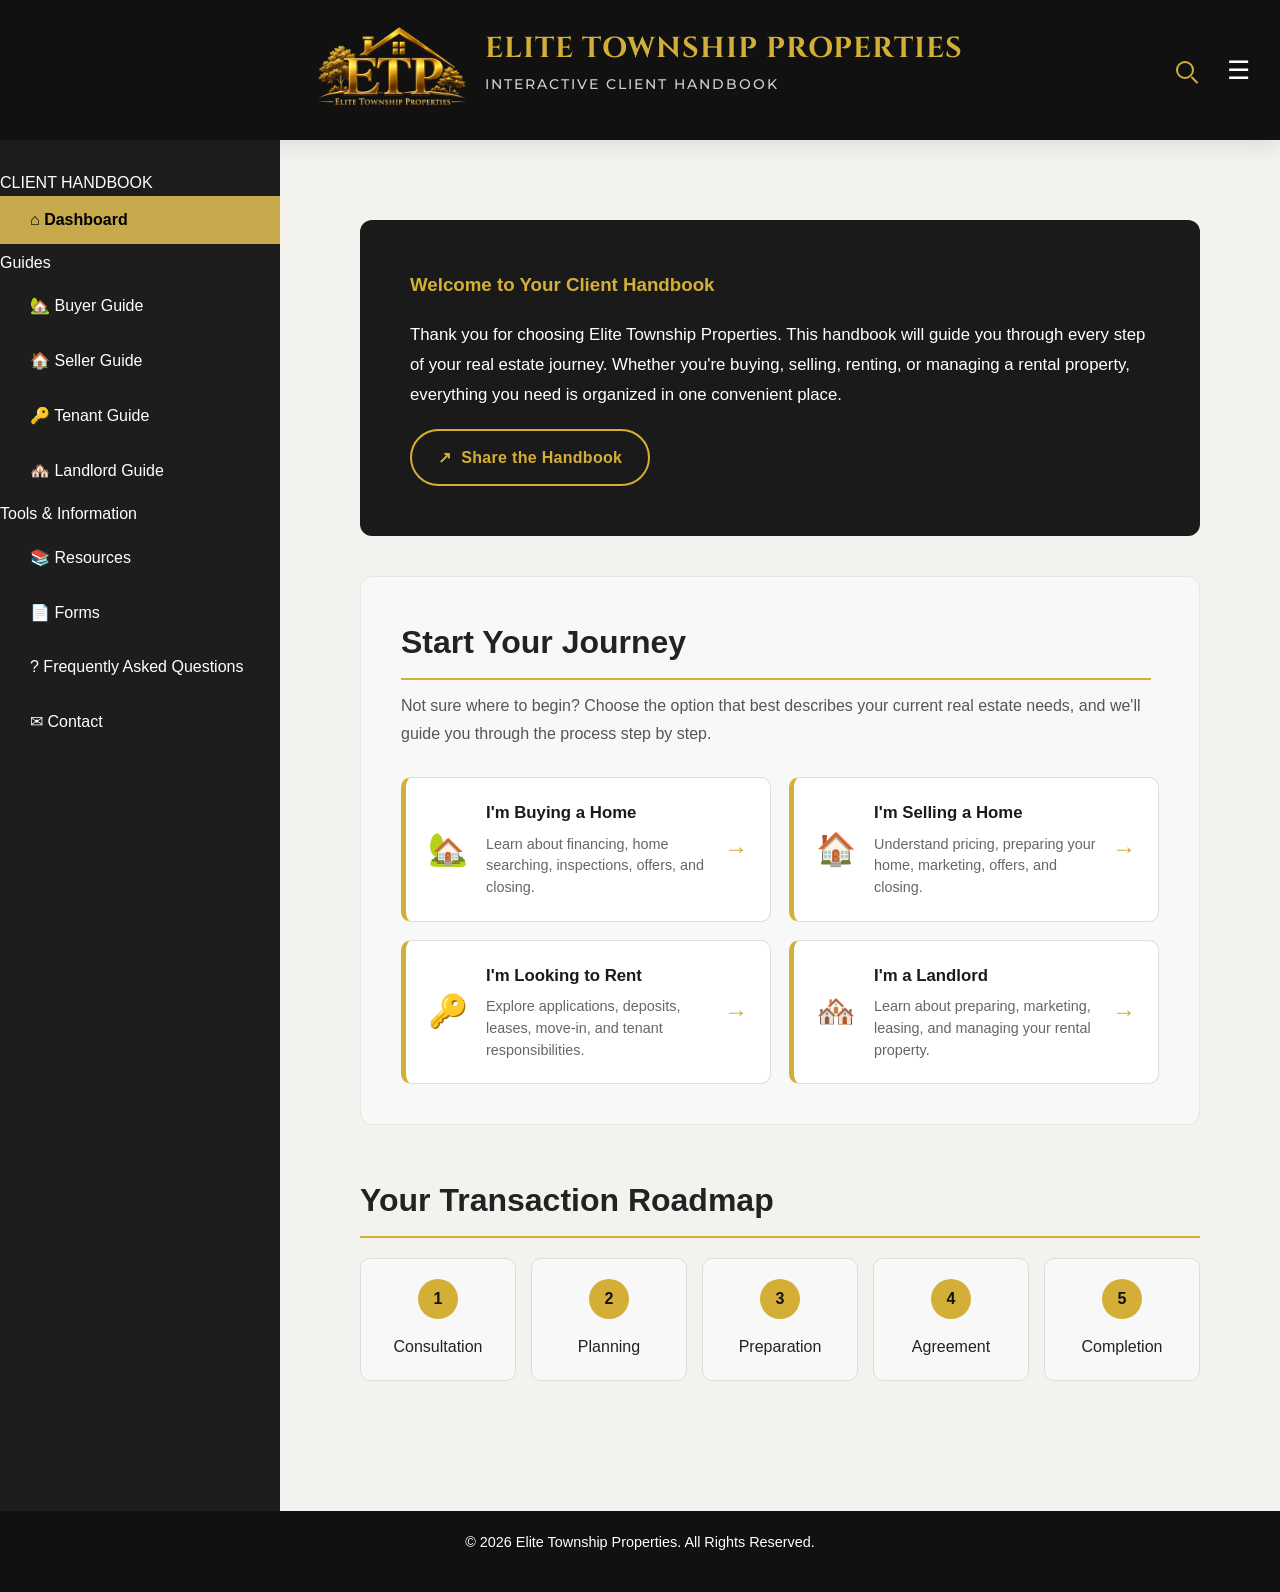
==== commit 4680d7fd: "Update index.html" ====
--- a/index.html
+++ b/index.html
@@ -122,75 +122,214 @@
 
         <div class="app-body">
 
-            <!-- Sidebar -->
-
-            <aside
-                id="sidebar"
-                class="sidebar">
-
-                <nav aria-label="Primary Navigation">
-
-                    <ul>
-
-                        <li>
-                            <button class="nav-link active" data-page="dashboard">
-                                Dashboard
-                            </button>
-                        </li>
-
-                        <li>
-                            <button class="nav-link" data-page="buyer">
-                                Buyer Guide
-                            </button>
-                        </li>
-
-                        <li>
-                            <button class="nav-link" data-page="seller">
-                                Seller Guide
-                            </button>
-                        </li>
-
-                        <li>
-                            <button class="nav-link" data-page="tenant">
-                                Tenant Guide
-                            </button>
-                        </li>
-                        
-                        <li>
-                            <button class="nav-link" data-page="landlord">
-                             Landlord Guide
-                              </button>
-                        </li>
-
-                        <li>
-                            <button class="nav-link" data-page="resources">
-                                Resources
-                            </button>
-                        </li>
-
-                        <li>
-                            <button class="nav-link" data-page="forms">
-                                Forms
-                            </button>
-                        </li>
-
-                        <li>
-                            <button class="nav-link" data-page="faq">
-                                FAQ
-                            </button>
-                        </li>
-
-                        <li>
-                            <button class="nav-link" data-page="contact">
-                                Contact
-                            </button>
-                        </li>
-
-                    </ul>
-
-                </nav>
-
-            </aside>
+            <!-- =====================================
+     SIDEBAR
+===================================== -->
+
+<aside
+    id="sidebar"
+    class="sidebar">
+
+    <nav
+        class="sidebar-nav"
+        aria-label="Primary Navigation">
+
+
+        <!-- HANDBOOK LABEL -->
+
+        <div class="sidebar-heading">
+
+            <span>CLIENT HANDBOOK</span>
+
+        </div>
+
+
+        <!-- MAIN NAVIGATION -->
+
+        <ul class="sidebar-menu">
+
+
+            <li>
+
+                <button
+                    class="nav-link active"
+                    data-page="dashboard">
+
+                    <span class="nav-icon">⌂</span>
+
+                    <span class="nav-text">
+                        Dashboard
+                    </span>
+
+                </button>
+
+            </li>
+
+
+            <!-- GUIDES LABEL -->
+
+            <li class="nav-section-label">
+
+                Guides
+
+            </li>
+
+
+            <li>
+
+                <button
+                    class="nav-link"
+                    data-page="buyer">
+
+                    <span class="nav-icon">🏡</span>
+
+                    <span class="nav-text">
+                        Buyer Guide
+                    </span>
+
+                </button>
+
+            </li>
+
+
+            <li>
+
+                <button
+                    class="nav-link"
+                    data-page="seller">
+
+                    <span class="nav-icon">🏠</span>
+
+                    <span class="nav-text">
+                        Seller Guide
+                    </span>
+
+                </button>
+
+            </li>
+
+
+            <li>
+
+                <button
+                    class="nav-link"
+                    data-page="tenant">
+
+                    <span class="nav-icon">🔑</span>
+
+                    <span class="nav-text">
+                        Tenant Guide
+                    </span>
+
+                </button>
+
+            </li>
+
+
+            <li>
+
+                <button
+                    class="nav-link"
+                    data-page="landlord">
+
+                    <span class="nav-icon">🏘️</span>
+
+                    <span class="nav-text">
+                        Landlord Guide
+                    </span>
+
+                </button>
+
+            </li>
+
+
+            <!-- TOOLS LABEL -->
+
+            <li class="nav-section-label">
+
+                Tools & Information
+
+            </li>
+
+
+            <li>
+
+                <button
+                    class="nav-link"
+                    data-page="resources">
+
+                    <span class="nav-icon">📚</span>
+
+                    <span class="nav-text">
+                        Resources
+                    </span>
+
+                </button>
+
+            </li>
+
+
+            <li>
+
+                <button
+                    class="nav-link"
+                    data-page="forms">
+
+                    <span class="nav-icon">📄</span>
+
+                    <span class="nav-text">
+                        Forms
+                    </span>
+
+                </button>
+
+            </li>
+
+
+            <li>
+
+                <button
+                    class="nav-link"
+                    data-page="faq">
+
+                    <span class="nav-icon">?</span>
+
+                    <span class="nav-text">
+                        Frequently Asked Questions
+                    </span>
+
+                </button>
+
+            </li>
+
+
+            <!-- CONTACT -->
+
+            <li class="sidebar-divider"></li>
+
+
+            <li>
+
+                <button
+                    class="nav-link nav-contact"
+                    data-page="contact">
+
+                    <span class="nav-icon">✉</span>
+
+                    <span class="nav-text">
+                        Contact
+                    </span>
+
+                </button>
+
+            </li>
+
+
+        </ul>
+
+    </nav>
+
+</aside>
 
             <!-- Main Content -->
 
--- a/CSS/style.css
+++ b/CSS/style.css
@@ -168,6 +168,15 @@
     right:30px;
 
 }
+.header-right{
+
+    display:flex;
+
+    align-items:center;
+
+    gap:20px;
+
+}
 
 .logo{
 
@@ -1481,3 +1490,11 @@
     }
 
 }
+.search-button,
+.menu-button{
+
+    position:static;
+
+    flex-shrink:0;
+
+}
--- a/CSS/dashboard.css
+++ b/CSS/dashboard.css
@@ -8,6 +8,11 @@
 
 }
 
+
+/* ==========================================
+   Dashboard Hero
+========================================== */
+
 .dashboard-hero{
 
     background:#1a1a1a;
@@ -22,6 +27,7 @@
 
 }
 
+
 .dashboard-hero h1{
 
     color:#d4af37;
@@ -30,6 +36,7 @@
 
 }
 
+
 .dashboard-hero p{
 
     line-height:1.8;
@@ -38,12 +45,18 @@
 
 }
 
+
+/* ==========================================
+   Dashboard Sections
+========================================== */
+
 .dashboard-section{
 
     margin-bottom:50px;
 
 }
 
+
 .dashboard-section h2{
 
     margin-bottom:20px;
@@ -54,6 +67,12 @@
 
 }
 
+
+/* ==========================================
+   Legacy Dashboard Cards
+   Kept in case they are used elsewhere
+========================================== */
+
 .quick-start-grid{
 
     display:grid;
@@ -64,6 +83,7 @@
 
 }
 
+
 .dashboard-card{
 
     background:#fff;
@@ -80,6 +100,7 @@
 
 }
 
+
 .dashboard-card:hover{
 
     transform:translateY(-4px);
@@ -88,17 +109,25 @@
 
 }
 
+
 .dashboard-card h3{
 
     margin-bottom:15px;
 
 }
+
+
 .dashboard-card p{
 
     min-height:120px;
 
 }
 
+
+/* ==========================================
+   Transaction Roadmap
+========================================== */
+
 .roadmap{
 
     display:flex;
@@ -109,6 +138,7 @@
 
 }
 
+
 .roadmap-step{
 
     flex:1;
@@ -127,6 +157,7 @@
 
 }
 
+
 .roadmap-step span{
 
     display:block;
@@ -149,6 +180,11 @@
 
 }
 
+
+/* ==========================================
+   Resource List
+========================================== */
+
 .resource-list{
 
     list-style:none;
@@ -157,6 +193,7 @@
 
 }
 
+
 .resource-list li{
 
     padding:12px 0;
@@ -165,6 +202,11 @@
 
 }
 
+
+/* ==========================================
+   Contact Section
+========================================== */
+
 .contact-section{
 
     background:#f7f7f7;
@@ -174,6 +216,7 @@
     border-radius:10px;
 
 }
+
 
 /* ==========================================
    Share Handbook Button
@@ -217,6 +260,7 @@
 
 }
 
+
 .share-handbook:hover{
 
     background:#d4af37;
@@ -229,12 +273,14 @@
 
 }
 
+
 .share-handbook:active{
 
     transform:translateY(0);
 
 }
 
+
 .share-handbook:focus-visible{
 
     outline:3px solid rgba(212,175,55,.45);
@@ -244,10 +290,185 @@
 }
 
 
-/* Mobile */
+/* ==========================================
+   Start Your Journey
+========================================== */
+
+.start-journey{
+
+    background:#f8f8f8;
+
+    padding:40px;
+
+    border-radius:12px;
+
+    border:1px solid #e5e5e5;
+
+}
+
+
+.section-intro{
+
+    max-width:750px;
+
+    margin-bottom:30px;
+
+}
+
+
+.section-intro h2{
+
+    margin-bottom:12px;
+
+}
+
+
+.section-intro p{
+
+    line-height:1.7;
+
+    color:#555;
+
+}
+
+
+.journey-grid{
+
+    display:grid;
+
+    grid-template-columns:
+        repeat(auto-fit,minmax(300px,1fr));
+
+    gap:18px;
+
+}
+
+
+.journey-card{
+
+    display:flex;
+
+    align-items:center;
+
+    text-align:left;
+
+    width:100%;
+
+    background:#ffffff;
+
+    border:1px solid #ddd;
+
+    border-left:5px solid #d4af37;
+
+    border-radius:10px;
+
+    padding:22px;
+
+    cursor:pointer;
+
+    font:inherit;
+
+    transition:
+        transform .25s ease,
+        box-shadow .25s ease,
+        border-color .25s ease;
+
+}
+
+
+.journey-card:hover{
+
+    transform:translateY(-4px);
+
+    box-shadow:
+        0 10px 25px
+        rgba(0,0,0,.10);
+
+}
+
+
+.journey-icon{
+
+    font-size:2rem;
+
+    margin-right:18px;
+
+}
+
+
+.journey-content{
+
+    display:flex;
+
+    flex-direction:column;
+
+    flex:1;
+
+}
+
+
+.journey-content strong{
+
+    font-size:1.05rem;
+
+    margin-bottom:7px;
+
+    color:#1a1a1a;
+
+}
+
+
+.journey-content small{
+
+    font-size:.9rem;
+
+    line-height:1.5;
+
+    color:#666;
+
+}
+
+
+.journey-arrow{
+
+    font-size:1.5rem;
+
+    color:#d4af37;
+
+    margin-left:15px;
+
+    transition:transform .25s ease;
+
+}
+
+
+.journey-card:hover .journey-arrow{
+
+    transform:translateX(5px);
+
+}
+
+
+/* ==========================================
+   Mobile
+========================================== */
 
 @media (max-width:768px){
 
+    .dashboard{
+
+        padding:25px;
+
+    }
+
+
+    .dashboard-hero{
+
+        padding:30px;
+
+    }
+
+
     .share-handbook{
 
         width:100%;
@@ -256,4 +477,41 @@
 
     }
 
-}
+
+    .start-journey{
+
+        padding:25px;
+
+    }
+
+
+    .journey-grid{
+
+        grid-template-columns:1fr;
+
+    }
+
+
+    .journey-card{
+
+        padding:18px;
+
+    }
+
+
+    .journey-icon{
+
+        font-size:1.7rem;
+
+        margin-right:14px;
+
+    }
+
+
+    .roadmap-step{
+
+        min-width:100%;
+
+    }
+
+}
--- a/CSS/components.css
+++ b/CSS/components.css
@@ -229,3 +229,267 @@
     }
 
 }
+/* ==========================================
+   HEADER SEARCH BUTTON
+========================================== */
+
+.search-button{
+
+    width:44px;
+
+    height:44px;
+
+    display:flex;
+
+    align-items:center;
+
+    justify-content:center;
+
+    background:transparent;
+
+    border:none;
+
+    cursor:pointer;
+
+    padding:0;
+
+    position:relative;
+
+}
+
+.search-button:hover{
+
+    transform:scale(1.08);
+
+}
+
+.search-icon{
+
+    width:18px !important;
+
+    height:18px !important;
+
+    display:block !important;
+
+    position:relative !important;
+
+    box-sizing:border-box !important;
+
+    border:2px solid #d4af37 !important;
+
+    border-radius:50% !important;
+
+}
+
+.search-icon::after{
+
+    content:"" !important;
+
+    position:absolute !important;
+
+    width:9px !important;
+
+    height:2px !important;
+
+    background:#d4af37 !important;
+
+    border-radius:2px !important;
+
+    right:-7px !important;
+
+    bottom:-4px !important;
+
+    transform:rotate(45deg) !important;
+
+}
+/* ==========================================
+   HANDBOOK SEARCH RESULTS
+========================================== */
+
+.search-results{
+
+    margin-top:20px;
+
+    display:flex;
+
+    flex-direction:column;
+
+    gap:12px;
+
+    max-height:420px;
+
+    overflow-y:auto;
+
+    padding-right:5px;
+
+}
+
+
+/* Individual Result */
+
+.search-result{
+
+    width:100%;
+
+    display:flex;
+
+    flex-direction:column;
+
+    align-items:flex-start;
+
+    text-align:left;
+
+    gap:8px;
+
+    padding:18px 20px;
+
+    background:#ffffff;
+
+    border:1px solid #e2e2e2;
+
+    border-left:4px solid #d4af37;
+
+    border-radius:8px;
+
+    cursor:pointer;
+
+    font:inherit;
+
+    transition:
+        transform .2s ease,
+        box-shadow .2s ease,
+        background .2s ease;
+
+}
+
+
+/* Hover Effect */
+
+.search-result:hover{
+
+    transform:translateX(4px);
+
+    background:#fafafa;
+
+    box-shadow:0 6px 18px rgba(0,0,0,.08);
+
+}
+
+
+/* Result Title */
+
+.search-result-title{
+
+    color:#b8941f;
+
+    font-weight:700;
+
+    font-size:1rem;
+
+}
+
+
+/* Result Preview */
+
+.search-result-preview{
+
+    color:#555555;
+
+    font-size:.9rem;
+
+    line-height:1.5;
+
+}
+
+
+/* Keyboard Accessibility */
+
+.search-result:focus-visible{
+
+    outline:3px solid rgba(212,175,55,.4);
+
+    outline-offset:2px;
+
+}
+
+
+/* Search Placeholder */
+
+.search-placeholder{
+
+    text-align:center;
+
+    color:#777777;
+
+    padding:25px 15px;
+
+    line-height:1.6;
+
+}
+
+
+/* Search Scrollbar */
+
+.search-results::-webkit-scrollbar{
+
+    width:7px;
+
+}
+
+.search-results::-webkit-scrollbar-track{
+
+    background:#f1f1f1;
+
+    border-radius:10px;
+
+}
+
+.search-results::-webkit-scrollbar-thumb{
+
+    background:#d4af37;
+
+    border-radius:10px;
+
+}
+
+
+/* Mobile Search Results */
+
+@media (max-width:768px){
+
+    .search-results{
+
+        max-height:50vh;
+
+    }
+
+    .search-result{
+
+        padding:16px;
+
+    }
+
+}
+/* ==========================================
+   SEARCH SECTION HIGHLIGHT
+========================================== */
+
+.search-section-highlight{
+
+    background:#fff3c4;
+
+    border-radius:6px;
+
+    padding:6px 10px;
+
+    margin-left:-10px;
+
+    box-shadow:
+        0 0 0 3px rgba(212,175,55,.35),
+        0 6px 18px rgba(212,175,55,.18);
+
+    transition:
+        background .4s ease,
+        box-shadow .4s ease;
+
+}
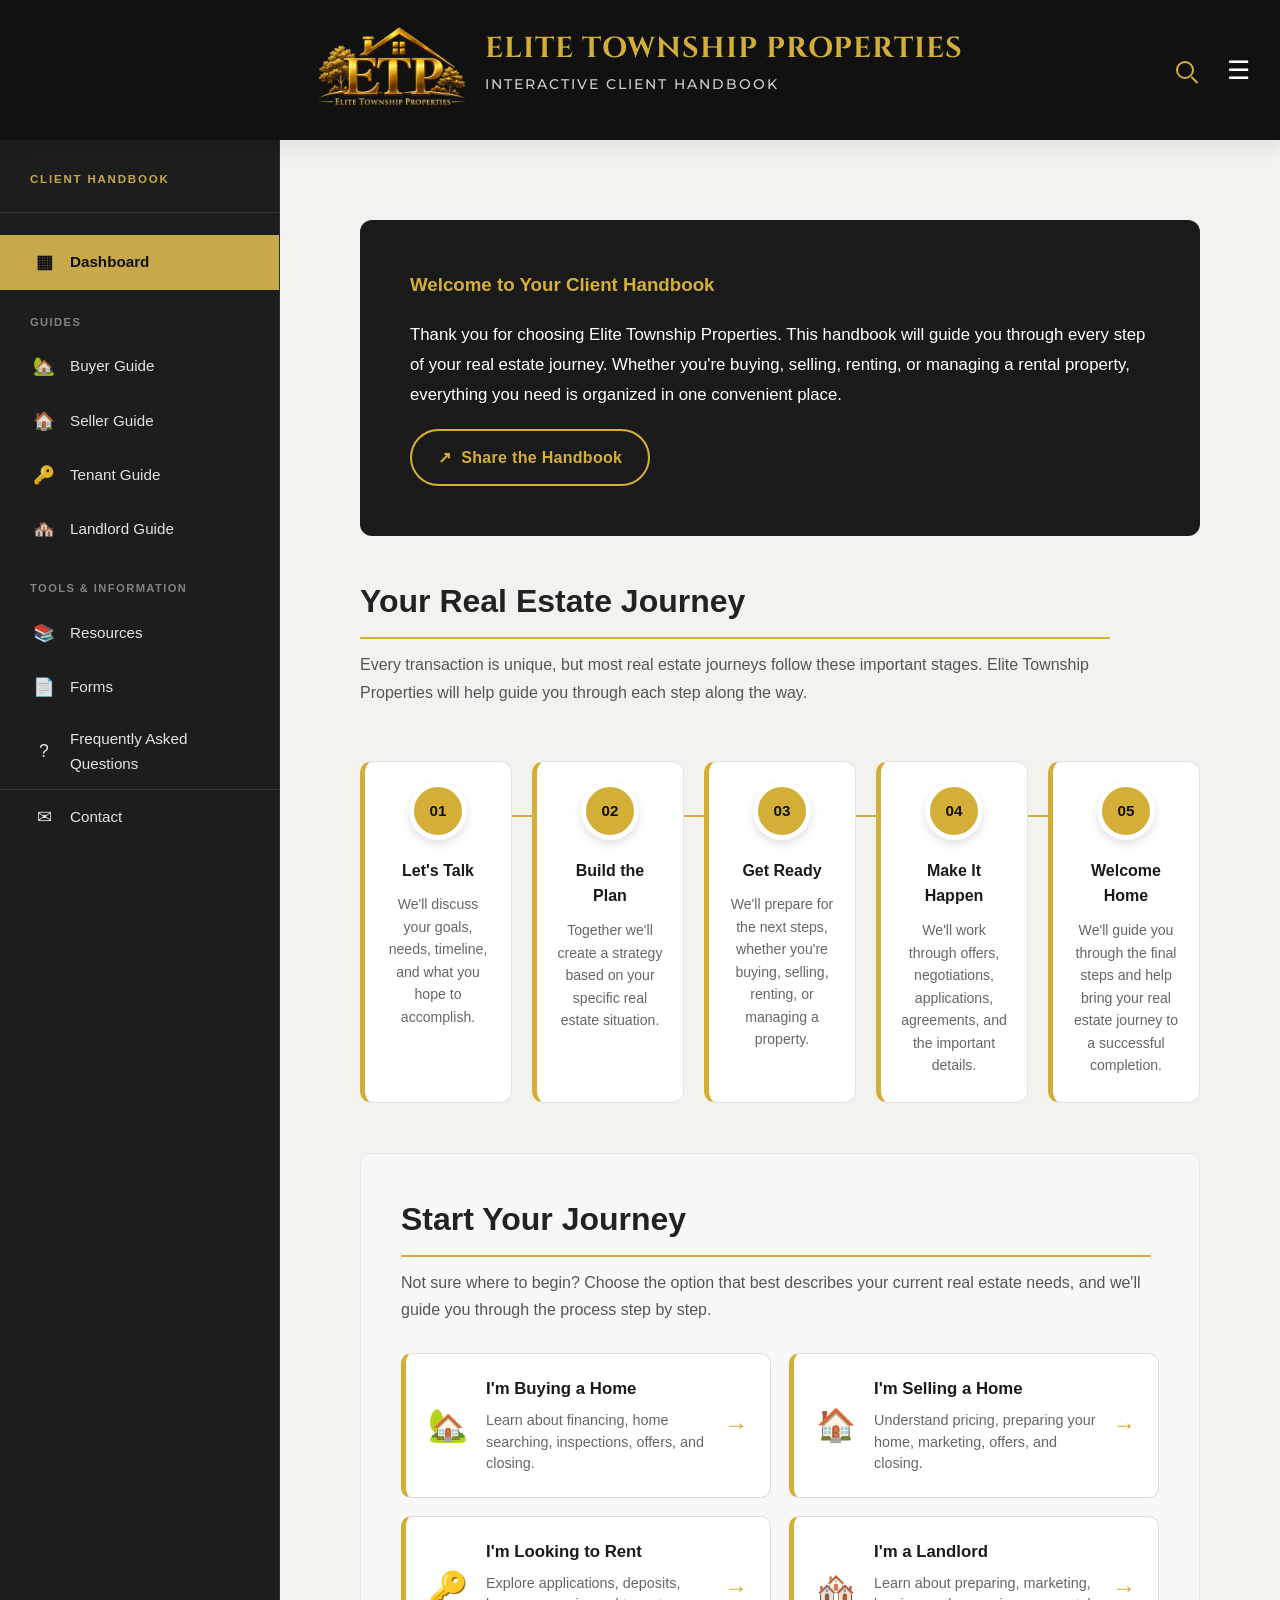
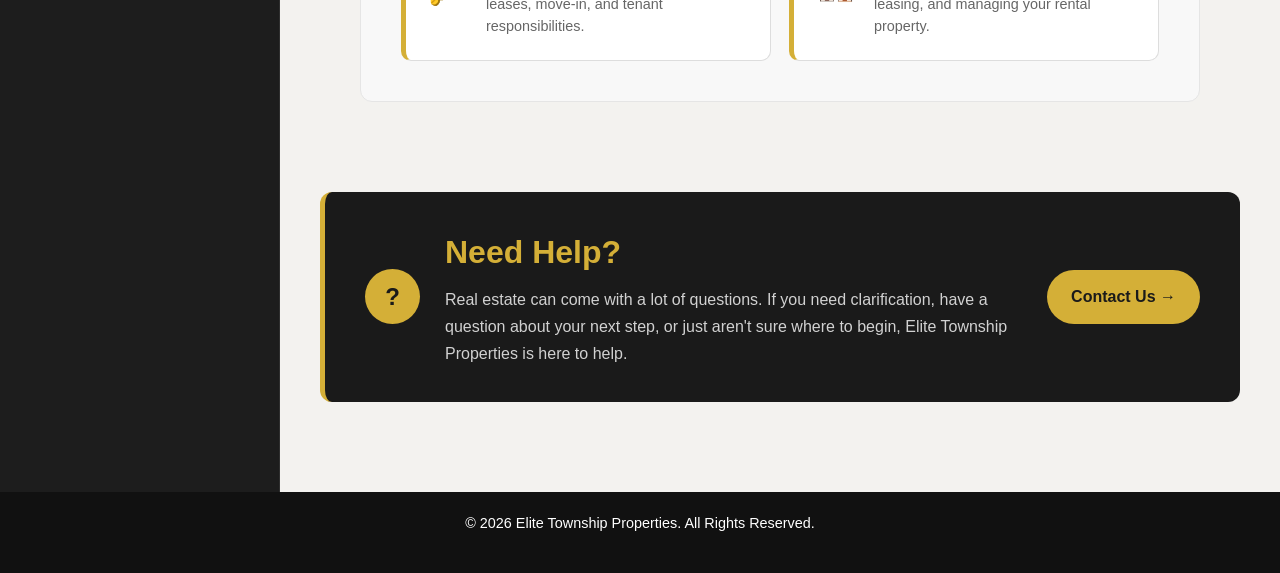
==== commit ae6ddb9f: "Update index.html" ====
--- a/index.html
+++ b/index.html
@@ -155,7 +155,7 @@
                     class="nav-link active"
                     data-page="dashboard">
 
-                    <span class="nav-icon">⌂</span>
+                    <span class="nav-icon">▦</span>
 
                     <span class="nav-text">
                         Dashboard
--- a/CSS/style.css
+++ b/CSS/style.css
@@ -245,9 +245,9 @@
 
 }
 
-/* ===========================
-   Sidebar
-=========================== */
+/* ==========================================
+   Professional Sidebar
+========================================== */
 
 .sidebar{
 
@@ -255,61 +255,282 @@
 
     background:var(--secondary);
 
-    color:white;
-
-    padding:30px 0;
+    color:#ffffff;
+
+    padding:28px 0;
 
     overflow-y:auto;
 
-}
-
-.sidebar ul{
+    border-right:1px solid rgba(255,255,255,.08);
+
+}
+
+
+/* ==========================================
+   Sidebar Navigation
+========================================== */
+
+.sidebar-nav{
+
+    width:100%;
+
+}
+
+
+/* ==========================================
+   Client Handbook Heading
+========================================== */
+
+.sidebar-heading{
+
+    padding:0 30px 24px;
+
+    margin-bottom:8px;
+
+    border-bottom:1px solid rgba(255,255,255,.12);
+
+}
+
+
+.sidebar-heading span{
+
+    display:block;
+
+    color:var(--accent);
+
+    font-size:.72rem;
+
+    font-weight:700;
+
+    letter-spacing:1.8px;
+
+}
+
+
+/* ==========================================
+   Navigation Menu
+========================================== */
+
+.sidebar-menu{
 
     list-style:none;
 
-}
-
-.sidebar li{
-
-    margin-bottom:6px;
-
-}
+    padding:14px 0 0;
+
+    margin:0;
+
+}
+
+
+.sidebar-menu li{
+
+    margin:0;
+
+}
+
+
+/* ==========================================
+   Navigation Section Labels
+========================================== */
+
+.nav-section-label{
+
+    padding:24px 30px 8px;
+
+    color:rgba(255,255,255,.45);
+
+    font-size:.7rem;
+
+    font-weight:700;
+
+    text-transform:uppercase;
+
+    letter-spacing:1.4px;
+
+    cursor:default;
+
+}
+
+
+/* ==========================================
+   Navigation Links
+========================================== */
 
 .nav-link{
 
+    display:flex;
+
+    align-items:center;
+
     width:100%;
 
-    background:none;
+    background:transparent;
 
     border:none;
 
-    color:white;
+    color:rgba(255,255,255,.88);
 
     text-align:left;
 
-    padding:15px 30px;
-
-    font-size:1rem;
+    padding:13px 30px;
+
+    font:inherit;
+
+    font-size:.95rem;
 
     cursor:pointer;
 
-    transition:var(--transition);
-
-}
+    transition:
+        background .2s ease,
+        color .2s ease,
+        padding .2s ease;
+
+}
+
 
 .nav-link:hover{
 
-    background:#2d2d2d;
-
-}
+    background:rgba(255,255,255,.07);
+
+    color:#ffffff;
+
+    padding-left:34px;
+
+}
+
+
+/* ==========================================
+   Navigation Icons
+========================================== */
+
+.nav-icon{
+
+    display:flex;
+
+    align-items:center;
+
+    justify-content:center;
+
+    width:28px;
+
+    margin-right:12px;
+
+    font-size:1.1rem;
+
+    flex-shrink:0;
+
+}
+
+
+.nav-text{
+
+    flex:1;
+
+}
+
+
+/* ==========================================
+   Active Navigation Item
+========================================== */
 
 .nav-link.active{
 
     background:var(--accent);
 
-    color:black;
+    color:#111111;
 
     font-weight:700;
+
+}
+
+
+.nav-link.active .nav-icon{
+
+    color:#111111;
+
+}
+
+
+/* ==========================================
+   Sidebar Divider
+========================================== */
+
+.sidebar-divider{
+
+    height:1px;
+
+    margin:22px 30px;
+
+    background:rgba(255,255,255,.12);
+
+}
+
+
+/* ==========================================
+   Contact Navigation
+========================================== */
+
+.nav-contact{
+
+    margin-bottom:8px;
+
+}
+
+
+/* ==========================================
+   Mobile Sidebar
+========================================== */
+
+@media (max-width:768px){
+
+    .sidebar{
+
+        padding-top:24px;
+
+    }
+
+
+    .sidebar-heading{
+
+        padding-left:24px;
+
+        padding-right:24px;
+
+    }
+
+
+    .nav-section-label{
+
+        padding-left:24px;
+
+        padding-right:24px;
+
+    }
+
+
+    .nav-link{
+
+        padding-left:24px;
+
+        padding-right:24px;
+
+    }
+
+
+    .nav-link:hover{
+
+        padding-left:28px;
+
+    }
+
+
+    .sidebar-divider{
+
+        margin-left:24px;
+
+        margin-right:24px;
+
+    }
 
 }
 
--- a/CSS/dashboard.css
+++ b/CSS/dashboard.css
@@ -125,61 +125,245 @@
 
 
 /* ==========================================
-   Transaction Roadmap
-========================================== */
+   Your Real Estate Journey
+========================================== */
+
+.journey-roadmap-section{
+
+    position:relative;
+
+}
+
 
 .roadmap{
 
+    position:relative;
+
+    display:grid;
+
+    grid-template-columns:repeat(5, 1fr);
+
+    gap:20px;
+
+    padding-top:25px;
+
+}
+
+
+/* ==========================================
+   Connecting Line
+========================================== */
+
+.roadmap::before{
+
+    content:"";
+
+    position:absolute;
+
+    top:79px;
+
+    left:10%;
+
+    right:10%;
+
+    height:2px;
+
+    background:#d4af37;
+
+    z-index:0;
+
+}
+
+
+/* ==========================================
+   Individual Step
+========================================== */
+
+.roadmap-step{
+
+    position:relative;
+
+    z-index:1;
+
     display:flex;
 
-    flex-wrap:wrap;
-
-    gap:15px;
-
-}
-
-
-.roadmap-step{
-
-    flex:1;
-
-    min-width:150px;
-
-    background:#f8f8f8;
-
-    border-radius:10px;
-
-    padding:20px;
+    flex-direction:column;
+
+    align-items:center;
 
     text-align:center;
 
-    border:1px solid #ddd;
-
-}
-
-
-.roadmap-step span{
-
-    display:block;
-
-    width:40px;
-
-    height:40px;
-
-    margin:0 auto 15px;
+    background:#ffffff;
+
+    border:1px solid #e2e2e2;
+
+    border-left:5px solid #d4af37;
+
+    border-radius:12px;
+
+    padding:0 20px 25px;
+
+    transition:
+        transform .25s ease,
+        box-shadow .25s ease,
+        border-color .25s ease;
+}
+
+
+/* ==========================================
+   Step Number
+========================================== */
+
+.roadmap-number{
+
+    display:flex;
+
+    align-items:center;
+
+    justify-content:center;
+
+    width:58px;
+
+    height:58px;
+
+    margin-top:20px;
+
+    margin-bottom:18px;
 
     background:#d4af37;
 
-    color:#111;
+    color:#111111;
+
+    border:5px solid #ffffff;
 
     border-radius:50%;
 
-    line-height:40px;
-
-    font-weight:bold;
-
-}
-
+    font-weight:700;
+
+    box-shadow:0 4px 10px rgba(0,0,0,.12);
+
+}
+
+
+.roadmap-number span{
+
+    font-size:.95rem;
+
+    line-height:1;
+
+}
+
+
+/* ==========================================
+   Step Content
+========================================== */
+
+.roadmap-content h3{
+
+    margin:0 0 10px;
+
+    color:#1a1a1a;
+
+    font-size:1rem;
+
+}
+
+
+.roadmap-content p{
+
+    margin:0;
+
+    color:#666;
+
+    font-size:.88rem;
+
+    line-height:1.6;
+
+}
+
+
+/* ==========================================
+   Hover Effect
+========================================== */
+
+.roadmap-step:hover{
+
+    transform:translateY(-6px);
+
+    border-color:#d4af37;
+
+    box-shadow:0 12px 28px rgba(0,0,0,.10);
+
+}
+
+
+/* ==========================================
+   Mobile Layout
+========================================== */
+
+@media (max-width:900px){
+
+    .roadmap{
+
+        grid-template-columns:1fr;
+
+        gap:18px;
+
+        padding-top:0;
+
+    }
+
+
+    .roadmap::before{
+
+        top:30px;
+
+        bottom:30px;
+
+        left:29px;
+
+        right:auto;
+
+        width:2px;
+
+        height:auto;
+
+    }
+
+
+    .roadmap-step{
+
+        flex-direction:row;
+
+        align-items:flex-start;
+
+        text-align:left;
+
+        padding:20px;
+
+    }
+
+
+    .roadmap-number{
+
+        width:58px;
+
+        height:58px;
+
+        min-width:58px;
+
+        margin:0 20px 0 0;
+
+    }
+
+
+    .roadmap-content{
+
+        padding-top:4px;
+
+    }
+
+}
 
 /* ==========================================
    Resource List
@@ -448,6 +632,181 @@
 
 }
 
+/* ==========================================
+   Need Help
+========================================== */
+
+.need-help{
+
+    margin-bottom:20px;
+
+}
+
+
+.need-help-content{
+
+    display:flex;
+
+    align-items:center;
+
+    gap:25px;
+
+    background:#1a1a1a;
+
+    color:#ffffff;
+
+    padding:35px 40px;
+
+    border-radius:12px;
+
+    border-left:5px solid #d4af37;
+
+}
+
+
+/* ==========================================
+   Help Icon
+========================================== */
+
+.need-help-icon{
+
+    display:flex;
+
+    align-items:center;
+
+    justify-content:center;
+
+    width:55px;
+
+    height:55px;
+
+    min-width:55px;
+
+    background:#d4af37;
+
+    color:#1a1a1a;
+
+    border-radius:50%;
+
+    font-size:1.5rem;
+
+    font-weight:700;
+
+}
+
+
+/* ==========================================
+   Help Text
+========================================== */
+
+.need-help-text{
+
+    flex:1;
+
+}
+
+
+.need-help-text h2{
+
+    margin:0 0 8px;
+
+    color:#d4af37;
+
+    border:none;
+
+    padding:0;
+
+}
+
+
+.need-help-text p{
+
+    margin:0;
+
+    color:rgba(255,255,255,.78);
+
+    line-height:1.7;
+
+}
+
+
+/* ==========================================
+   Contact Button
+========================================== */
+
+.need-help-button{
+
+    display:inline-flex;
+
+    align-items:center;
+
+    justify-content:center;
+
+    white-space:nowrap;
+
+    background:#d4af37;
+
+    color:#1a1a1a;
+
+    border:none;
+
+    border-radius:30px;
+
+    padding:14px 24px;
+
+    font:inherit;
+
+    font-weight:700;
+
+    cursor:pointer;
+
+    transition:
+        transform .25s ease,
+        box-shadow .25s ease;
+
+}
+
+
+.need-help-button:hover{
+
+    transform:translateY(-2px);
+
+    box-shadow:0 8px 18px rgba(212,175,55,.25);
+
+}
+
+
+.need-help-button:active{
+
+    transform:translateY(0);
+
+}
+
+
+/* ==========================================
+   Need Help - Mobile
+========================================== */
+
+@media (max-width:768px){
+
+    .need-help-content{
+
+        flex-direction:column;
+
+        align-items:flex-start;
+
+        padding:30px;
+
+    }
+
+
+    .need-help-button{
+
+        width:100%;
+
+    }
+
+}
 
 /* ==========================================
    Mobile
@@ -515,3 +874,169 @@
     }
 
 }
+
+/* ==========================================
+   NEED HELP
+========================================== */
+
+.need-help{
+
+    margin-bottom:50px;
+
+}
+
+
+.need-help-content{
+
+    display:flex;
+
+    align-items:center;
+
+    gap:25px;
+
+    background:#1a1a1a;
+
+    color:#ffffff;
+
+    padding:35px 40px;
+
+    border-left:5px solid #d4af37;
+
+    border-radius:12px;
+
+}
+
+
+.need-help-icon{
+
+    display:flex;
+
+    align-items:center;
+
+    justify-content:center;
+
+    width:55px;
+
+    height:55px;
+
+    min-width:55px;
+
+    background:#d4af37;
+
+    color:#1a1a1a;
+
+    border-radius:50%;
+
+    font-size:1.5rem;
+
+    font-weight:700;
+
+}
+
+
+.need-help-text{
+
+    flex:1;
+
+}
+
+
+.need-help-text h2{
+
+    margin:0 0 8px 0;
+
+    padding:0;
+
+    border:none;
+
+    color:#d4af37;
+
+}
+
+
+.need-help-text p{
+
+    margin:0;
+
+    color:rgba(255,255,255,.8);
+
+    line-height:1.7;
+
+}
+
+
+.need-help-button{
+
+    display:inline-flex;
+
+    align-items:center;
+
+    justify-content:center;
+
+    white-space:nowrap;
+
+    background:#d4af37;
+
+    color:#1a1a1a;
+
+    border:none;
+
+    border-radius:30px;
+
+    padding:14px 24px;
+
+    font-family:inherit;
+
+    font-size:1rem;
+
+    font-weight:700;
+
+    cursor:pointer;
+
+    transition:
+        transform .25s ease,
+        box-shadow .25s ease;
+
+}
+
+
+.need-help-button:hover{
+
+    transform:translateY(-2px);
+
+    box-shadow:0 8px 18px rgba(212,175,55,.25);
+
+}
+
+
+.need-help-button:active{
+
+    transform:translateY(0);
+
+}
+
+
+/* ==========================================
+   NEED HELP - MOBILE
+========================================== */
+
+@media (max-width:768px){
+
+    .need-help-content{
+
+        flex-direction:column;
+
+        align-items:flex-start;
+
+        padding:30px;
+
+    }
+
+
+    .need-help-button{
+
+        width:100%;
+
+    }
+
+}
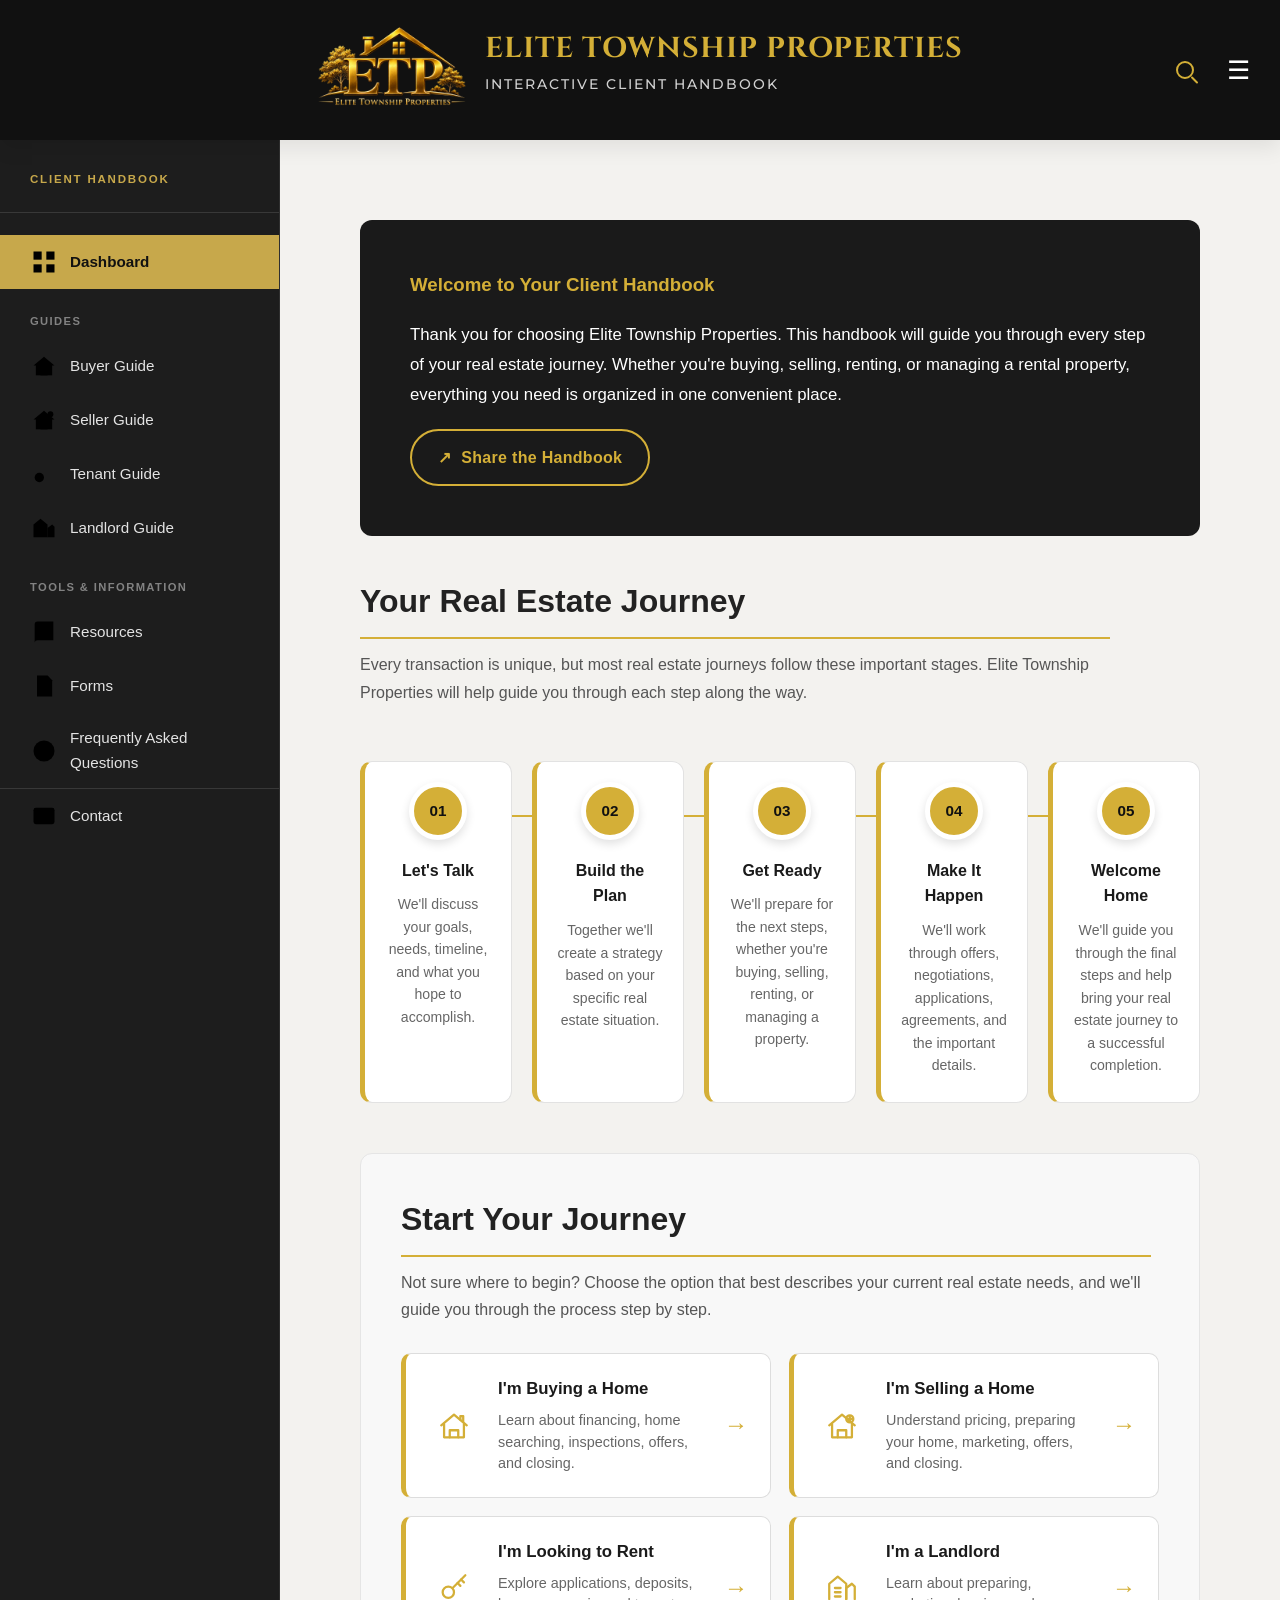
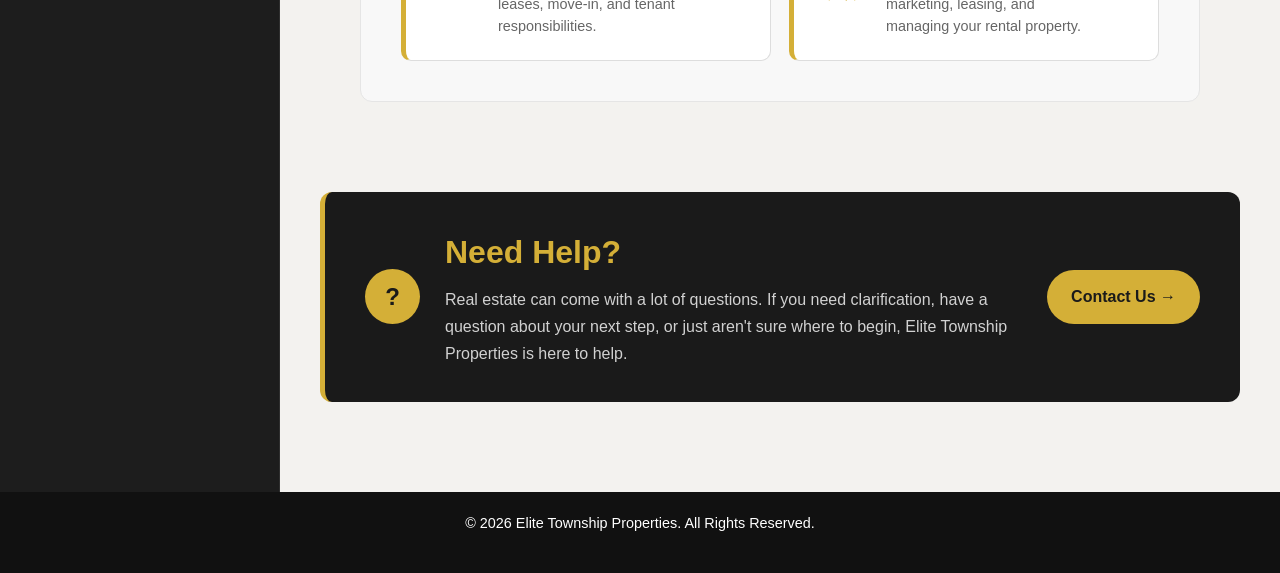
==== commit 502708f8: "Update index.html" ====
--- a/index.html
+++ b/index.html
@@ -155,7 +155,14 @@
                     class="nav-link active"
                     data-page="dashboard">
 
-                    <span class="nav-icon">▦</span>
+                   <span class="nav-icon">
+    <svg viewBox="0 0 24 24" aria-hidden="true">
+        <rect x="3" y="3" width="7" height="7"/>
+        <rect x="14" y="3" width="7" height="7"/>
+        <rect x="3" y="14" width="7" height="7"/>
+        <rect x="14" y="14" width="7" height="7"/>
+    </svg>
+</span>
 
                     <span class="nav-text">
                         Dashboard
@@ -181,7 +188,13 @@
                     class="nav-link"
                     data-page="buyer">
 
-                    <span class="nav-icon">🏡</span>
+                   <span class="nav-icon">
+    <svg viewBox="0 0 24 24" aria-hidden="true">
+        <path d="M3 11.5 12 4l9 7.5"/>
+        <path d="M5 10.5V20h14v-9.5"/>
+        <path d="M9 20v-5h6v5"/>
+    </svg>
+</span>
 
                     <span class="nav-text">
                         Buyer Guide
@@ -198,7 +211,15 @@
                     class="nav-link"
                     data-page="seller">
 
-                    <span class="nav-icon">🏠</span>
+             <span class="nav-icon">
+    <svg viewBox="0 0 24 24" aria-hidden="true">
+        <path d="M3 11.5 12 4l9 7.5"/>
+        <path d="M5 10.5V20h14v-9.5"/>
+        <path d="M9 20v-5h6v5"/>
+        <circle cx="17.5" cy="7" r="2.5"/>
+        <path d="M17.5 5.5v3M16 7h3"/>
+    </svg>
+</span>
 
                     <span class="nav-text">
                         Seller Guide
@@ -215,7 +236,14 @@
                     class="nav-link"
                     data-page="tenant">
 
-                    <span class="nav-icon">🔑</span>
+                  <span class="nav-icon">
+    <svg viewBox="0 0 24 24" aria-hidden="true">
+        <circle cx="8" cy="15" r="4"/>
+        <path d="m11 12 9-9"/>
+        <path d="m17 6 2 2"/>
+        <path d="m14.5 8.5 2 2"/>
+    </svg>
+</span>
 
                     <span class="nav-text">
                         Tenant Guide
@@ -232,7 +260,13 @@
                     class="nav-link"
                     data-page="landlord">
 
-                    <span class="nav-icon">🏘️</span>
+                   <span class="nav-icon">
+    <svg viewBox="0 0 24 24" aria-hidden="true">
+        <path d="M3 20V9l6-5 6 5v11"/>
+        <path d="M15 20v-8l4-3 2 2v9"/>
+        <path d="M7 12h4M7 15h4M7 18h4"/>
+    </svg>
+</span>
 
                     <span class="nav-text">
                         Landlord Guide
@@ -258,7 +292,13 @@
                     class="nav-link"
                     data-page="resources">
 
-                    <span class="nav-icon">📚</span>
+                  <span class="nav-icon">
+    <svg viewBox="0 0 24 24" aria-hidden="true">
+        <path d="M4 5.5A2.5 2.5 0 0 1 6.5 3H20v16H6.5A2.5 2.5 0 0 0 4 21V5.5Z"/>
+        <path d="M4 5.5V21"/>
+        <path d="M8 7h8M8 11h8"/>
+    </svg>
+</span>
 
                     <span class="nav-text">
                         Resources
@@ -275,7 +315,13 @@
                     class="nav-link"
                     data-page="forms">
 
-                    <span class="nav-icon">📄</span>
+                   <span class="nav-icon">
+    <svg viewBox="0 0 24 24" aria-hidden="true">
+        <path d="M6 3h9l4 4v14H6z"/>
+        <path d="M15 3v5h4"/>
+        <path d="M9 12h6M9 16h6"/>
+    </svg>
+</span>
 
                     <span class="nav-text">
                         Forms
@@ -292,7 +338,13 @@
                     class="nav-link"
                     data-page="faq">
 
-                    <span class="nav-icon">?</span>
+                 <span class="nav-icon">
+    <svg viewBox="0 0 24 24" aria-hidden="true">
+        <circle cx="12" cy="12" r="9"/>
+        <path d="M9.5 9a2.5 2.5 0 1 1 4.4 1.6c-.9 1-1.9 1.3-1.9 2.9"/>
+        <path d="M12 17h.01"/>
+    </svg>
+</span>
 
                     <span class="nav-text">
                         Frequently Asked Questions
@@ -314,7 +366,12 @@
                     class="nav-link nav-contact"
                     data-page="contact">
 
-                    <span class="nav-icon">✉</span>
+                   <span class="nav-icon">
+    <svg viewBox="0 0 24 24" aria-hidden="true">
+        <rect x="3" y="5" width="18" height="14" rx="2"/>
+        <path d="m3 7 9 6 9-6"/>
+    </svg>
+</span>
 
                     <span class="nav-text">
                         Contact
--- a/CSS/components.css
+++ b/CSS/components.css
@@ -493,3 +493,106 @@
         box-shadow .4s ease;
 
 }
+
+/* ==========================================
+   GUIDE STEP IMAGES
+========================================== */
+
+.guide-step-image{
+
+    width:100%;
+
+    margin:25px 0 30px;
+
+    border-radius:10px;
+
+    overflow:hidden;
+
+    border:1px solid #e5e5e5;
+
+    box-shadow:0 5px 16px rgba(0,0,0,.08);
+
+}
+
+
+.guide-step-image img{
+
+    display:block;
+
+    width:100%;
+
+    height:280px;
+
+    object-fit:cover;
+   
+    object-position:center 35%;
+
+}
+
+
+/* ==========================================
+   GUIDE STEP IMAGES - MOBILE
+========================================== */
+
+@media (max-width:768px){
+
+    .guide-step-image img{
+
+        height:200px;
+
+    }
+
+}
+
+/* ==========================================
+   LUXURY JOURNEY ICONS
+========================================== */
+
+.journey-icon {
+
+    width: 52px;
+    height: 52px;
+
+    display: flex;
+    align-items: center;
+    justify-content: center;
+
+    flex-shrink: 0;
+
+    color: #d4af37;
+
+}
+
+
+.journey-icon svg {
+
+    width: 34px;
+    height: 34px;
+
+    fill: none;
+
+    stroke: currentColor;
+
+    stroke-width: 1.6;
+
+    stroke-linecap: round;
+
+    stroke-linejoin: round;
+
+    display: block;
+
+}
+
+
+.journey-card:hover .journey-icon {
+
+    transform: translateY(-2px);
+
+}
+
+
+.journey-icon {
+
+    transition: transform .25s ease;
+
+}
